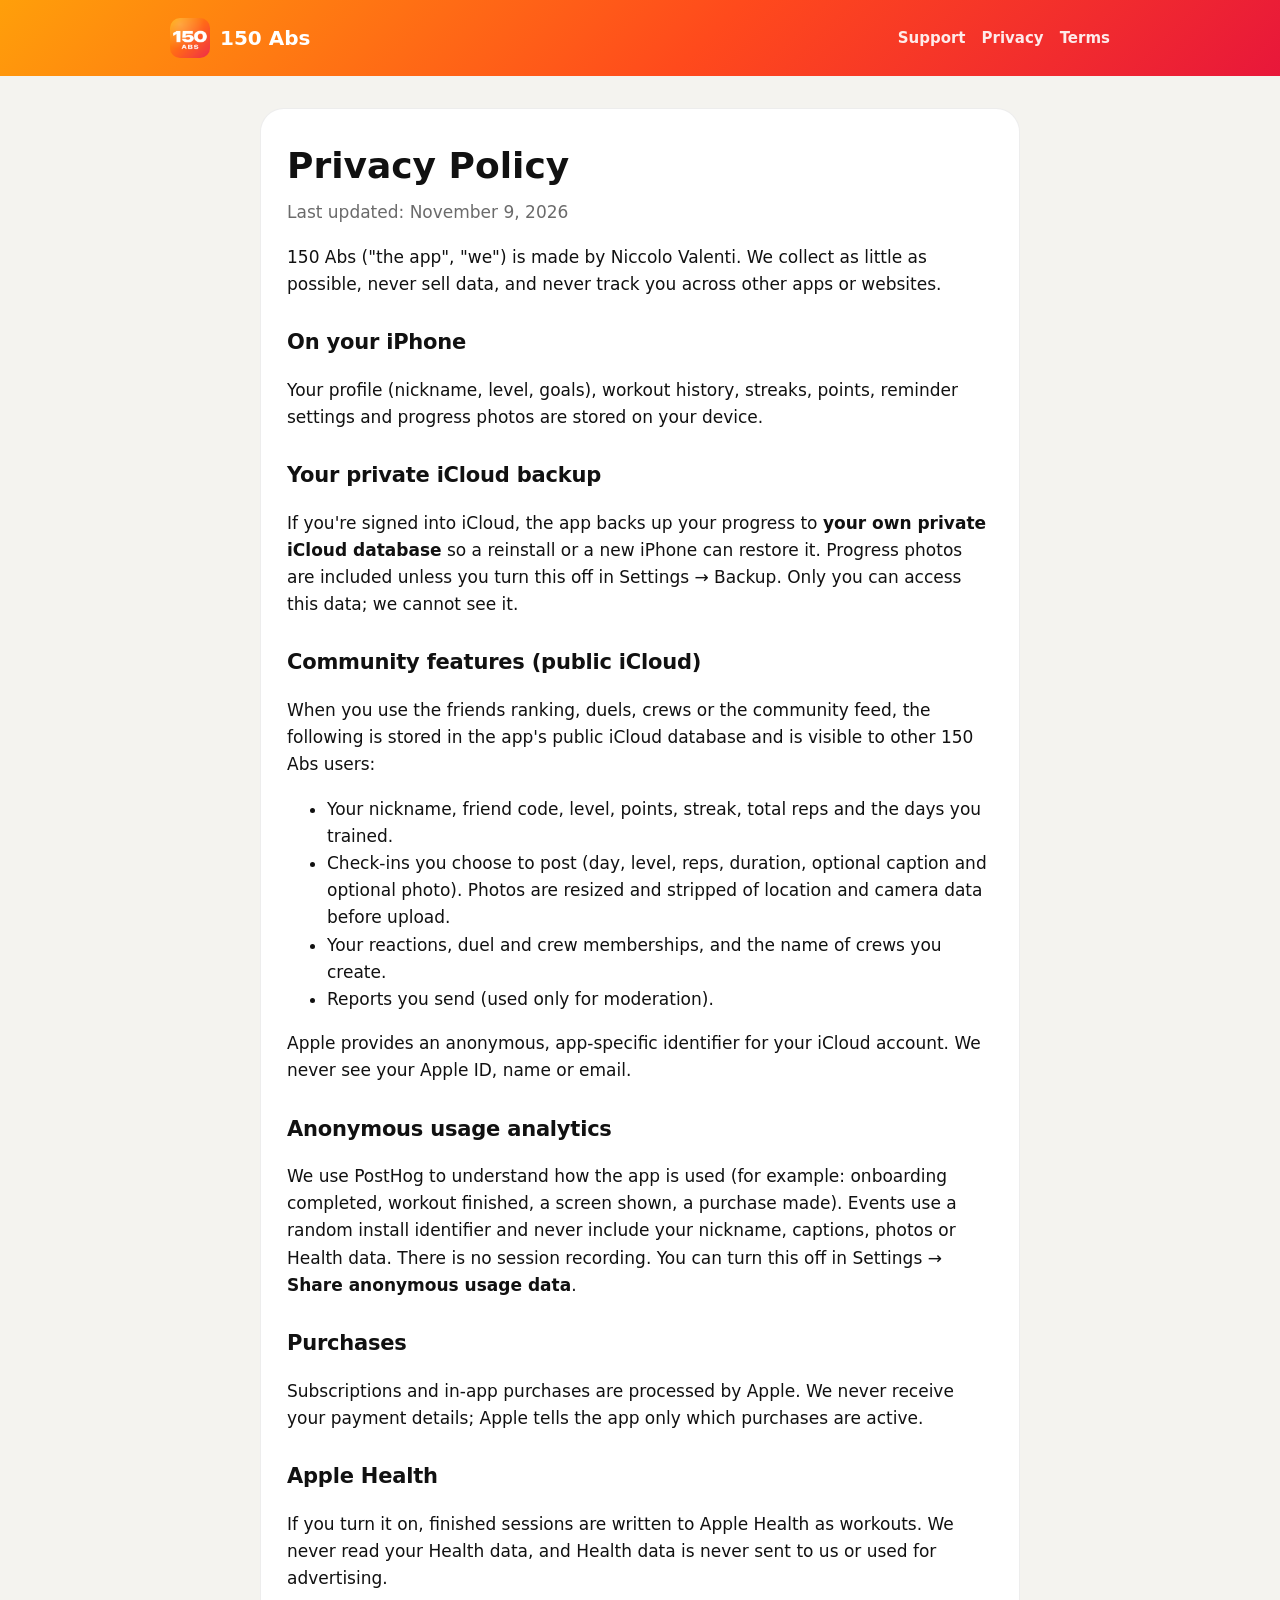
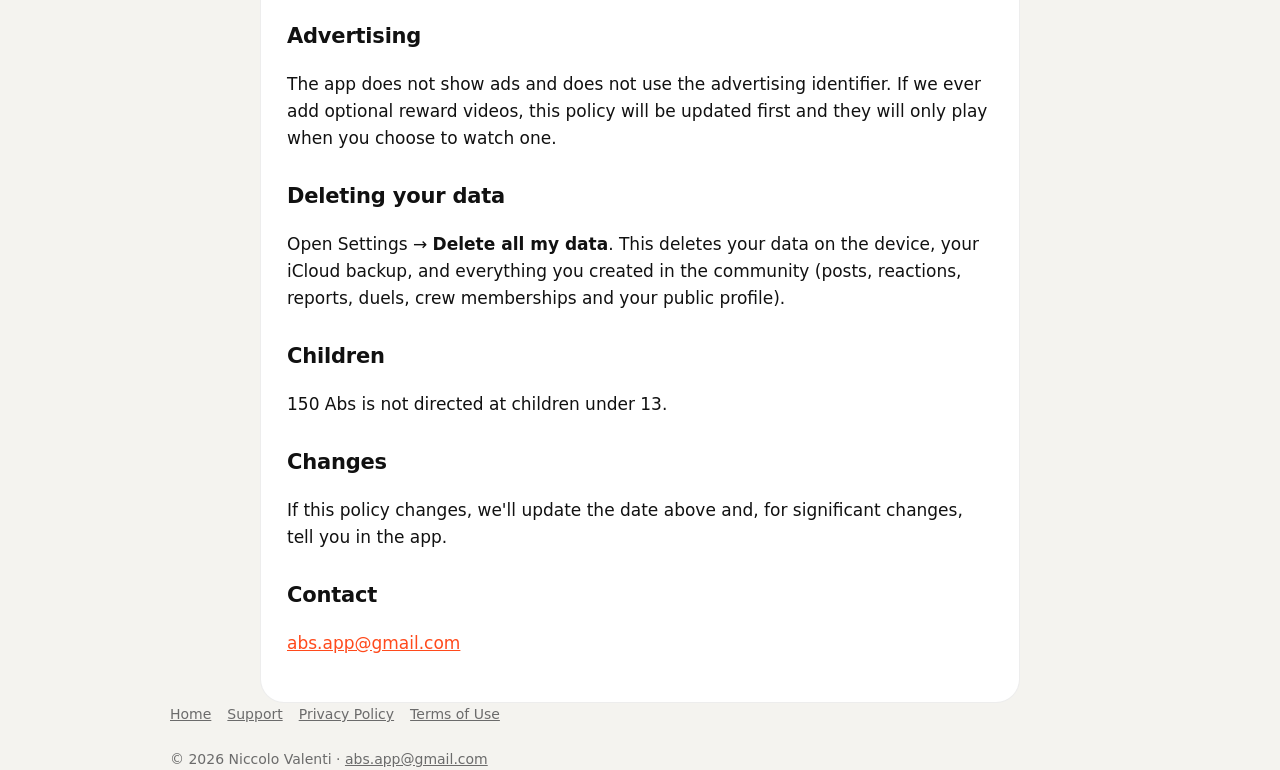
==== privacy.html @ eadb35bd "150 Abs website: landing, privacy, terms, support Co-Authored-By: Claude Opus 5.5 <noreply@anthropic" ====
<!doctype html>
<html lang="en"><head><meta charset="utf-8"><meta name="viewport" content="width=device-width, initial-scale=1">
<title>Privacy Policy · 150 Abs</title><link rel="icon" href="img/icon.png"><link rel="stylesheet" href="style.css"></head>
<body><div class="top"><div class="wrap"><nav><a class="brand" href="./"><img src="img/icon.png" alt="">150 Abs</a><div class="links"><a href="support.html">Support</a><a href="privacy.html">Privacy</a><a href="terms.html">Terms</a></div></nav></div></div>
<main class="wrap"><article class="doc">
<h1>Privacy Policy</h1><p class="date">Last updated: November 9, 2026</p>
<p>150 Abs ("the app", "we") is made by Niccolo Valenti. We collect as little as possible, never sell data, and never track you across other apps or websites.</p>
<h2>On your iPhone</h2>
<p>Your profile (nickname, level, goals), workout history, streaks, points, reminder settings and progress photos are stored on your device.</p>
<h2>Your private iCloud backup</h2>
<p>If you're signed into iCloud, the app backs up your progress to <b>your own private iCloud database</b> so a reinstall or a new iPhone can restore it. Progress photos are included unless you turn this off in Settings → Backup. Only you can access this data; we cannot see it.</p>
<h2>Community features (public iCloud)</h2>
<p>When you use the friends ranking, duels, crews or the community feed, the following is stored in the app's public iCloud database and is visible to other 150 Abs users:</p>
<ul>
<li>Your nickname, friend code, level, points, streak, total reps and the days you trained.</li>
<li>Check-ins you choose to post (day, level, reps, duration, optional caption and optional photo). Photos are resized and stripped of location and camera data before upload.</li>
<li>Your reactions, duel and crew memberships, and the name of crews you create.</li>
<li>Reports you send (used only for moderation).</li>
</ul>
<p>Apple provides an anonymous, app-specific identifier for your iCloud account. We never see your Apple ID, name or email.</p>
<h2>Anonymous usage analytics</h2>
<p>We use PostHog to understand how the app is used (for example: onboarding completed, workout finished, a screen shown, a purchase made). Events use a random install identifier and never include your nickname, captions, photos or Health data. There is no session recording. You can turn this off in Settings → <b>Share anonymous usage data</b>.</p>
<h2>Purchases</h2>
<p>Subscriptions and in-app purchases are processed by Apple. We never receive your payment details; Apple tells the app only which purchases are active.</p>
<h2>Apple Health</h2>
<p>If you turn it on, finished sessions are written to Apple Health as workouts. We never read your Health data, and Health data is never sent to us or used for advertising.</p>
<h2>Advertising</h2>
<p>The app does not show ads and does not use the advertising identifier. If we ever add optional reward videos, this policy will be updated first and they will only play when you choose to watch one.</p>
<h2>Deleting your data</h2>
<p>Open Settings → <b>Delete all my data</b>. This deletes your data on the device, your iCloud backup, and everything you created in the community (posts, reactions, reports, duels, crew memberships and your public profile).</p>
<h2>Children</h2>
<p>150 Abs is not directed at children under 13.</p>
<h2>Changes</h2>
<p>If this policy changes, we'll update the date above and, for significant changes, tell you in the app.</p>
<h2>Contact</h2>
<p><a href="mailto:abs.app@gmail.com">abs.app@gmail.com</a></p>
</article></main><footer class="wrap"><a href="./">Home</a><a href="support.html">Support</a><a href="privacy.html">Privacy Policy</a><a href="terms.html">Terms of Use</a><br><br>© 2026 Niccolo Valenti · <a href="mailto:abs.app@gmail.com">abs.app@gmail.com</a></footer></body></html>
---- style.css ----
:root{--ember:#FF4A1C;--amber:#FF9F0A;--bg:#F4F3EF;--surface:#fff;--text:#111;--muted:#6b6b6b;--stroke:rgba(0,0,0,.07)}
@media (prefers-color-scheme:dark){:root{--bg:#0B0B0D;--surface:#17171B;--text:#f4f4f4;--muted:#9a9aa0;--stroke:rgba(255,255,255,.08)}}
*{box-sizing:border-box}html{-webkit-text-size-adjust:100%}
body{margin:0;background:var(--bg);color:var(--text);font:17px/1.6 -apple-system,BlinkMacSystemFont,"SF Pro Text",system-ui,sans-serif}
a{color:var(--ember)}
.wrap{max-width:980px;margin:0 auto;padding:0 20px}
header.hero{background:linear-gradient(135deg,var(--amber),var(--ember) 55%,#E8173A);color:#fff;padding:28px 0 72px;border-radius:0 0 36px 36px}
nav{display:flex;align-items:center;justify-content:space-between;gap:12px}
nav .brand{display:flex;align-items:center;gap:10px;font-weight:900;font-size:20px;color:#fff;text-decoration:none}
nav .brand img{width:40px;height:40px;border-radius:10px}
nav .links a{color:#fff;opacity:.9;text-decoration:none;margin-left:16px;font-weight:600;font-size:15px}
.hero h1{font-size:clamp(44px,9vw,84px);line-height:.95;margin:56px 0 12px;font-weight:900;letter-spacing:-.02em}
.hero p.lead{font-size:clamp(18px,3vw,22px);max-width:560px;opacity:.95;margin:0 0 28px}
.cta{display:inline-block;background:#fff;color:var(--ember);font-weight:800;padding:14px 26px;border-radius:999px;text-decoration:none}
.cta small{display:block;font-weight:600;font-size:12px;opacity:.7}
.shots{display:flex;gap:16px;overflow-x:auto;padding:0 20px 8px;margin:-44px auto 0;max-width:980px;scroll-snap-type:x mandatory}
.shots img{width:220px;flex:0 0 auto;border-radius:28px;box-shadow:0 14px 40px rgba(0,0,0,.18);scroll-snap-align:center}
section{padding:48px 0 8px}
h2{font-size:30px;font-weight:900;margin:0 0 18px;letter-spacing:-.01em}
.grid{display:grid;grid-template-columns:repeat(auto-fit,minmax(240px,1fr));gap:16px}
.card{background:var(--surface);border:1px solid var(--stroke);border-radius:24px;padding:22px}
.card h3{margin:0 0 6px;font-size:19px}.card p{margin:0;color:var(--muted)}
.card .ico{font-size:28px;margin-bottom:8px}
footer{padding:48px 0 60px;color:var(--muted);font-size:14px}
footer a{color:var(--muted);margin-right:16px}
.doc{background:var(--surface);border:1px solid var(--stroke);border-radius:24px;padding:28px 26px;margin:32px auto 0;max-width:760px}
.doc h1{font-size:36px;font-weight:900;margin:0 0 4px}.doc h2{font-size:21px;margin:28px 0 8px}
.doc .date{color:var(--muted);margin:0 0 18px}
.top{background:linear-gradient(135deg,var(--amber),var(--ember) 55%,#E8173A);padding:18px 0}
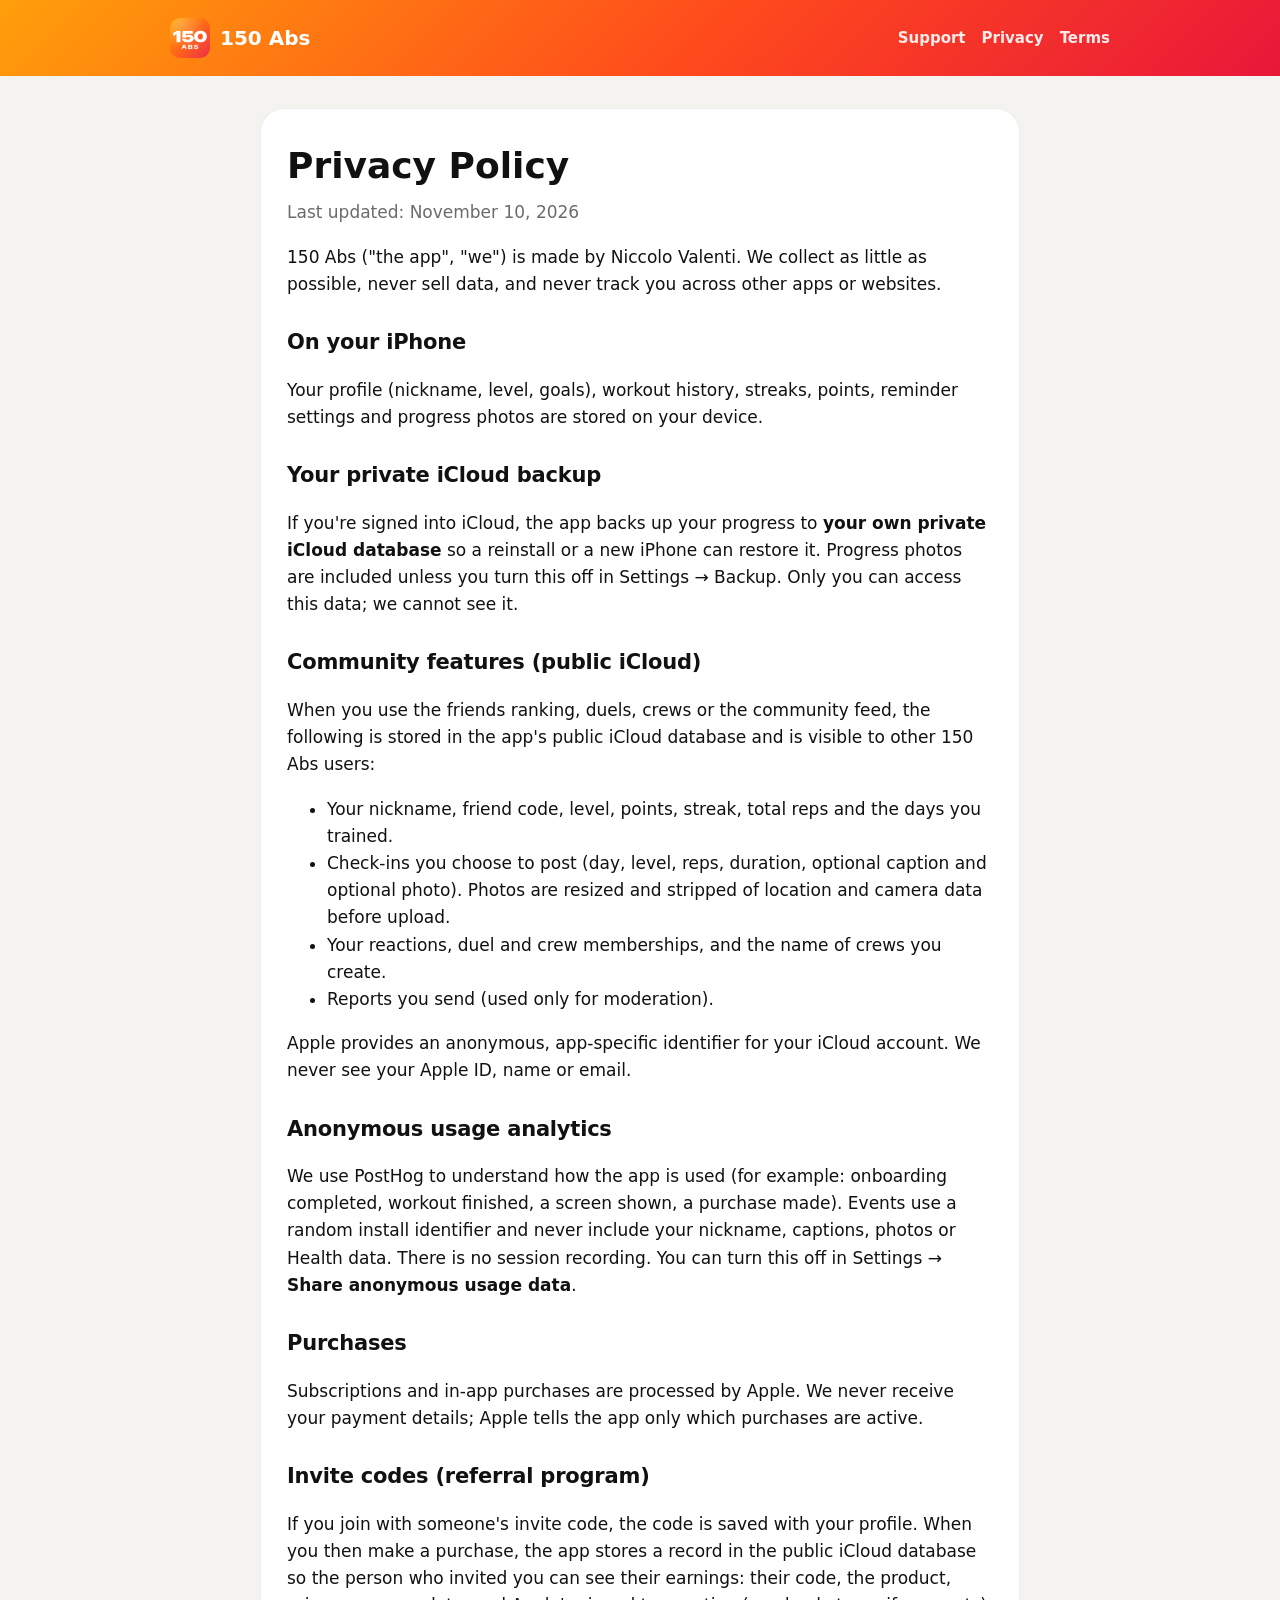
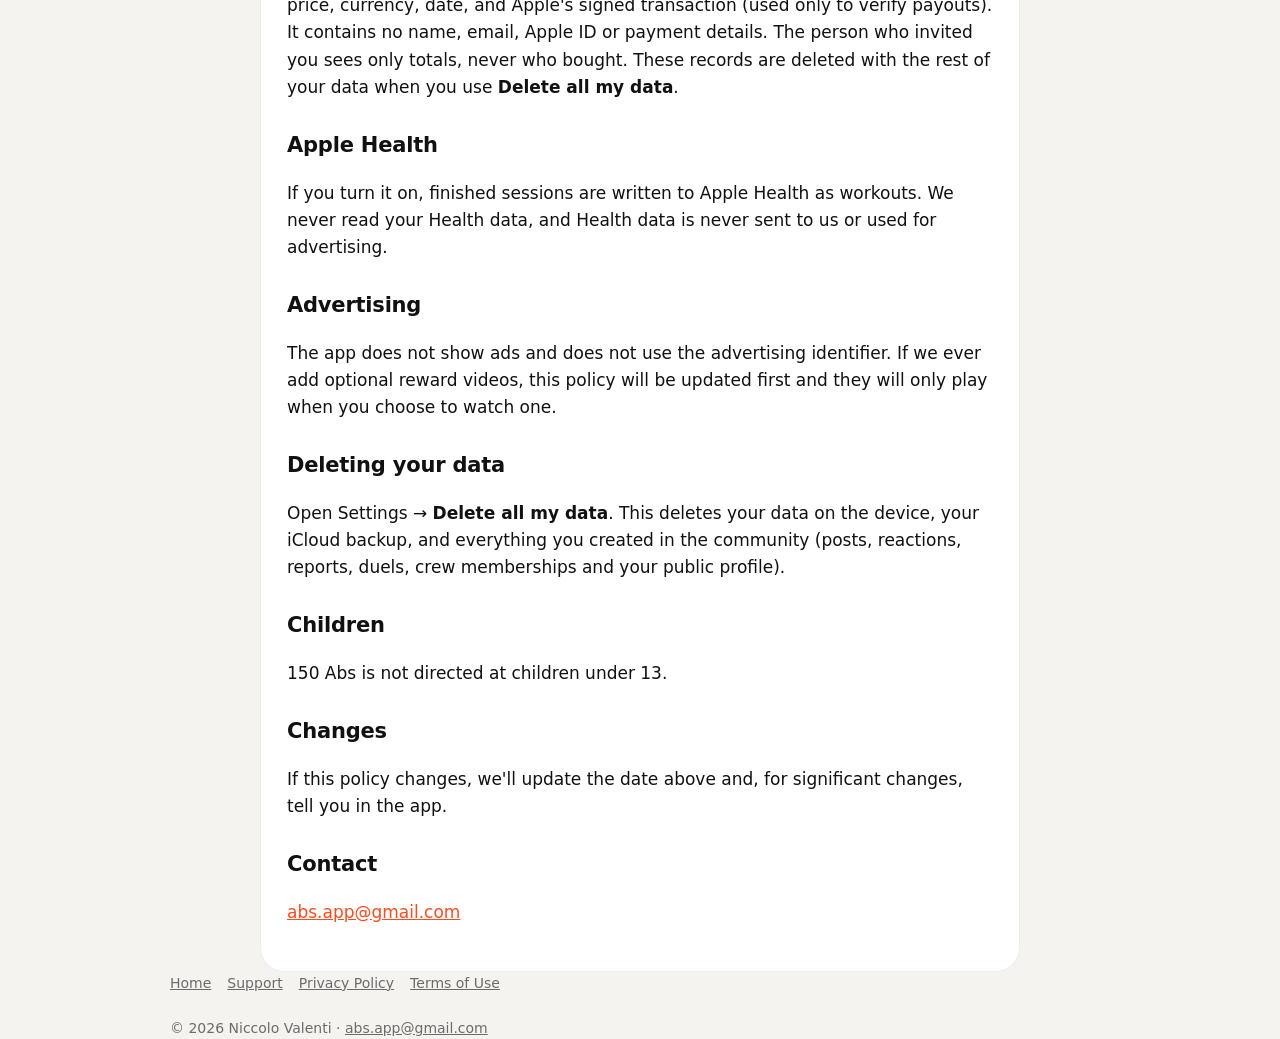
==== commit 21d5afd9: "Add referral program to terms and privacy policy Co-Authored-By: Claude Opus 5.5 <noreply@anthropic." ====
--- a/privacy.html
+++ b/privacy.html
@@ -3,7 +3,7 @@
 <title>Privacy Policy · 150 Abs</title><link rel="icon" href="img/icon.png"><link rel="stylesheet" href="style.css"></head>
 <body><div class="top"><div class="wrap"><nav><a class="brand" href="./"><img src="img/icon.png" alt="">150 Abs</a><div class="links"><a href="support.html">Support</a><a href="privacy.html">Privacy</a><a href="terms.html">Terms</a></div></nav></div></div>
 <main class="wrap"><article class="doc">
-<h1>Privacy Policy</h1><p class="date">Last updated: November 9, 2026</p>
+<h1>Privacy Policy</h1><p class="date">Last updated: November 10, 2026</p>
 <p>150 Abs ("the app", "we") is made by Niccolo Valenti. We collect as little as possible, never sell data, and never track you across other apps or websites.</p>
 <h2>On your iPhone</h2>
 <p>Your profile (nickname, level, goals), workout history, streaks, points, reminder settings and progress photos are stored on your device.</p>
@@ -22,6 +22,8 @@
 <p>We use PostHog to understand how the app is used (for example: onboarding completed, workout finished, a screen shown, a purchase made). Events use a random install identifier and never include your nickname, captions, photos or Health data. There is no session recording. You can turn this off in Settings → <b>Share anonymous usage data</b>.</p>
 <h2>Purchases</h2>
 <p>Subscriptions and in-app purchases are processed by Apple. We never receive your payment details; Apple tells the app only which purchases are active.</p>
+<h2>Invite codes (referral program)</h2>
+<p>If you join with someone's invite code, the code is saved with your profile. When you then make a purchase, the app stores a record in the public iCloud database so the person who invited you can see their earnings: their code, the product, price, currency, date, and Apple's signed transaction (used only to verify payouts). It contains no name, email, Apple ID or payment details. The person who invited you sees only totals, never who bought. These records are deleted with the rest of your data when you use <b>Delete all my data</b>.</p>
 <h2>Apple Health</h2>
 <p>If you turn it on, finished sessions are written to Apple Health as workouts. We never read your Health data, and Health data is never sent to us or used for advertising.</p>
 <h2>Advertising</h2>
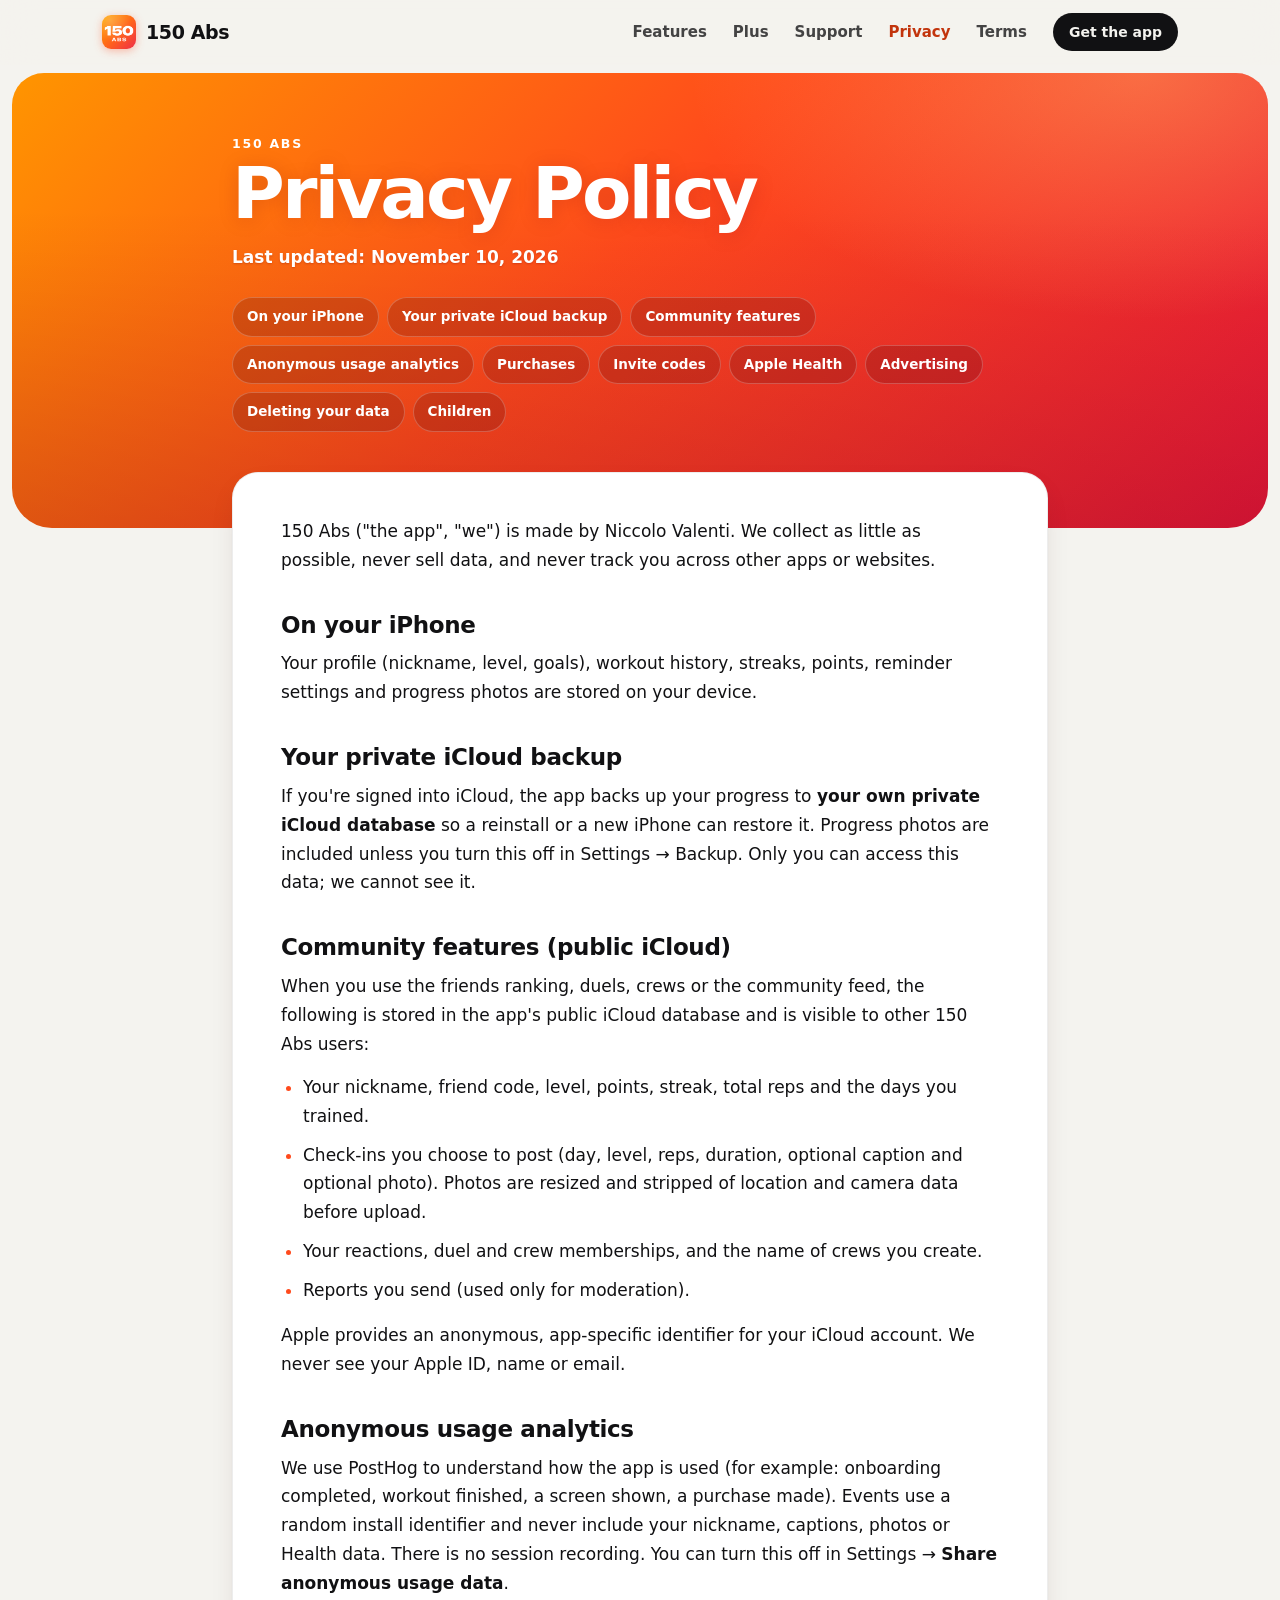
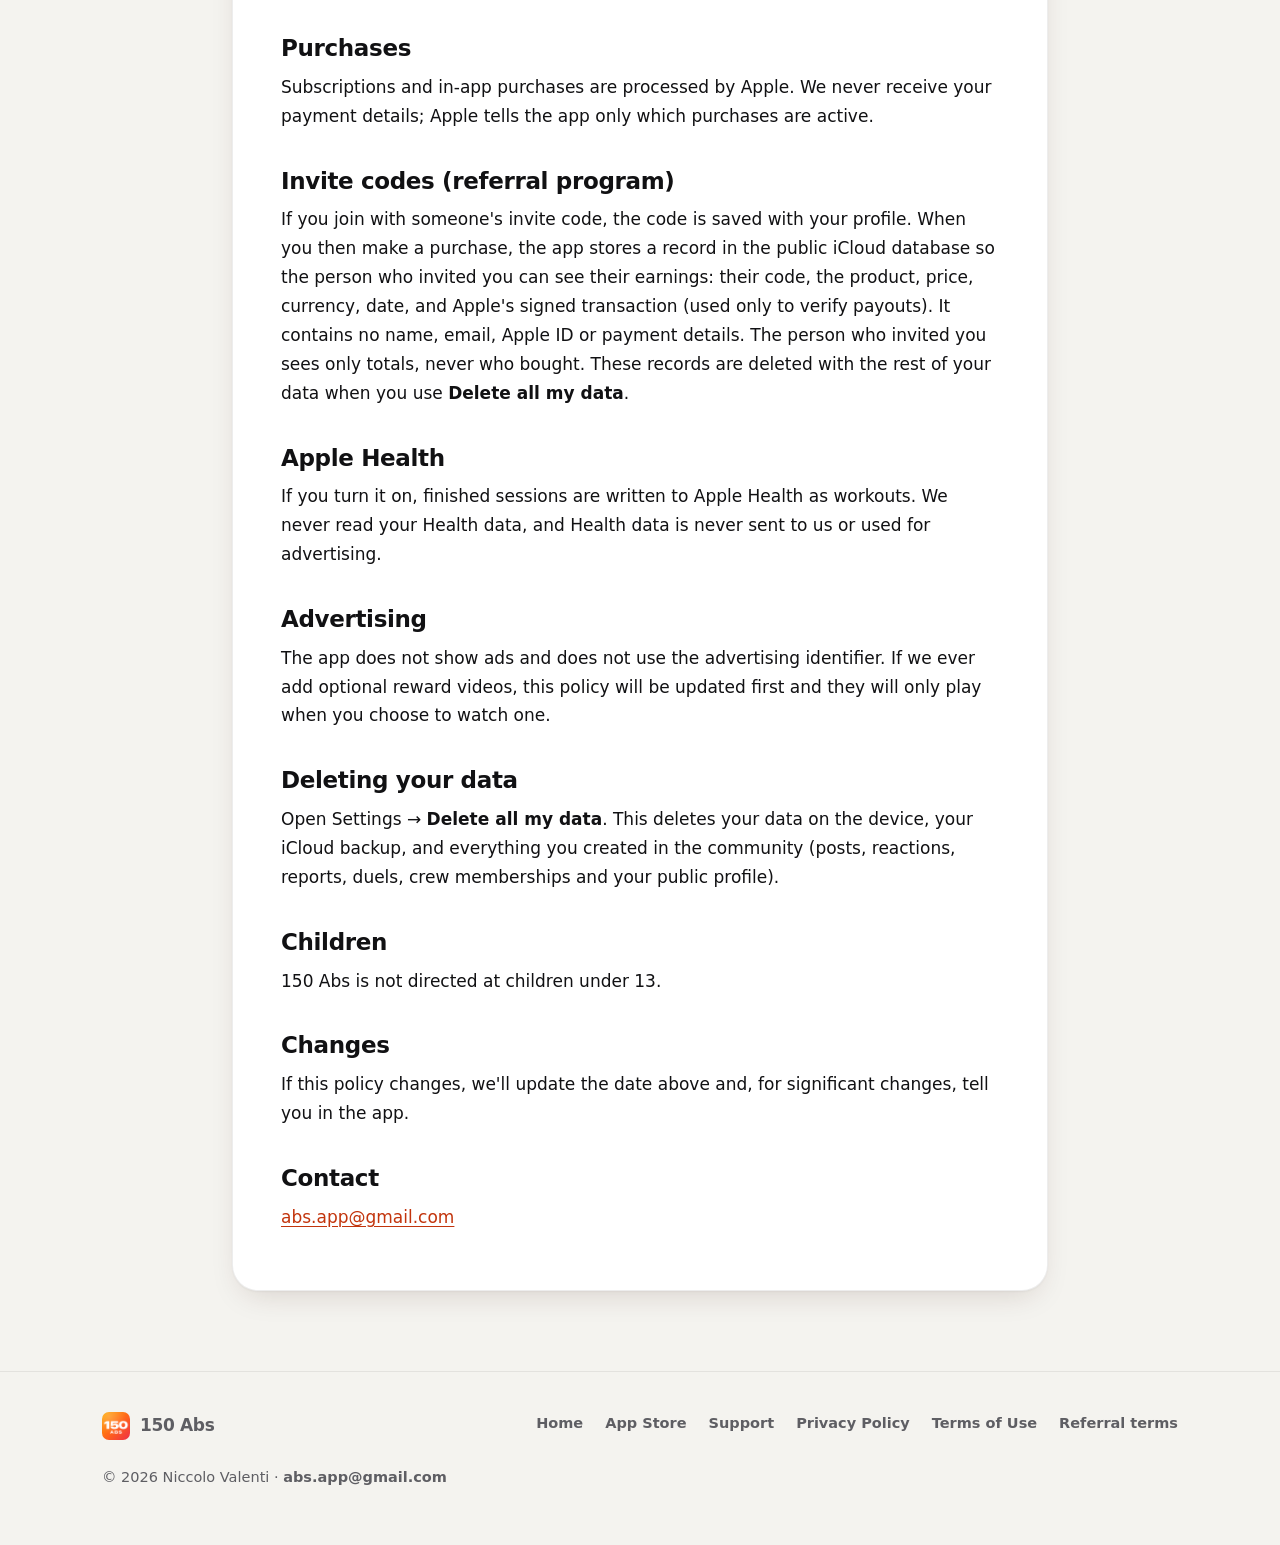
==== commit 31f83eb8: "New 150 Abs website: landing redesign, invite pages, Cloudflare Pages config Co-Authored-By: Claude " ====
--- a/privacy.html
+++ b/privacy.html
@@ -1,39 +1,91 @@
 <!doctype html>
-<html lang="en"><head><meta charset="utf-8"><meta name="viewport" content="width=device-width, initial-scale=1">
-<title>Privacy Policy · 150 Abs</title><link rel="icon" href="img/icon.png"><link rel="stylesheet" href="style.css"></head>
-<body><div class="top"><div class="wrap"><nav><a class="brand" href="./"><img src="img/icon.png" alt="">150 Abs</a><div class="links"><a href="support.html">Support</a><a href="privacy.html">Privacy</a><a href="terms.html">Terms</a></div></nav></div></div>
-<main class="wrap"><article class="doc">
-<h1>Privacy Policy</h1><p class="date">Last updated: November 10, 2026</p>
-<p>150 Abs ("the app", "we") is made by Niccolo Valenti. We collect as little as possible, never sell data, and never track you across other apps or websites.</p>
-<h2>On your iPhone</h2>
-<p>Your profile (nickname, level, goals), workout history, streaks, points, reminder settings and progress photos are stored on your device.</p>
-<h2>Your private iCloud backup</h2>
-<p>If you're signed into iCloud, the app backs up your progress to <b>your own private iCloud database</b> so a reinstall or a new iPhone can restore it. Progress photos are included unless you turn this off in Settings → Backup. Only you can access this data; we cannot see it.</p>
-<h2>Community features (public iCloud)</h2>
-<p>When you use the friends ranking, duels, crews or the community feed, the following is stored in the app's public iCloud database and is visible to other 150 Abs users:</p>
-<ul>
-<li>Your nickname, friend code, level, points, streak, total reps and the days you trained.</li>
-<li>Check-ins you choose to post (day, level, reps, duration, optional caption and optional photo). Photos are resized and stripped of location and camera data before upload.</li>
-<li>Your reactions, duel and crew memberships, and the name of crews you create.</li>
-<li>Reports you send (used only for moderation).</li>
-</ul>
-<p>Apple provides an anonymous, app-specific identifier for your iCloud account. We never see your Apple ID, name or email.</p>
-<h2>Anonymous usage analytics</h2>
-<p>We use PostHog to understand how the app is used (for example: onboarding completed, workout finished, a screen shown, a purchase made). Events use a random install identifier and never include your nickname, captions, photos or Health data. There is no session recording. You can turn this off in Settings → <b>Share anonymous usage data</b>.</p>
-<h2>Purchases</h2>
-<p>Subscriptions and in-app purchases are processed by Apple. We never receive your payment details; Apple tells the app only which purchases are active.</p>
-<h2>Invite codes (referral program)</h2>
-<p>If you join with someone's invite code, the code is saved with your profile. When you then make a purchase, the app stores a record in the public iCloud database so the person who invited you can see their earnings: their code, the product, price, currency, date, and Apple's signed transaction (used only to verify payouts). It contains no name, email, Apple ID or payment details. The person who invited you sees only totals, never who bought. These records are deleted with the rest of your data when you use <b>Delete all my data</b>.</p>
-<h2>Apple Health</h2>
-<p>If you turn it on, finished sessions are written to Apple Health as workouts. We never read your Health data, and Health data is never sent to us or used for advertising.</p>
-<h2>Advertising</h2>
-<p>The app does not show ads and does not use the advertising identifier. If we ever add optional reward videos, this policy will be updated first and they will only play when you choose to watch one.</p>
-<h2>Deleting your data</h2>
-<p>Open Settings → <b>Delete all my data</b>. This deletes your data on the device, your iCloud backup, and everything you created in the community (posts, reactions, reports, duels, crew memberships and your public profile).</p>
-<h2>Children</h2>
-<p>150 Abs is not directed at children under 13.</p>
-<h2>Changes</h2>
-<p>If this policy changes, we'll update the date above and, for significant changes, tell you in the app.</p>
-<h2>Contact</h2>
-<p><a href="mailto:abs.app@gmail.com">abs.app@gmail.com</a></p>
-</article></main><footer class="wrap"><a href="./">Home</a><a href="support.html">Support</a><a href="privacy.html">Privacy Policy</a><a href="terms.html">Terms of Use</a><br><br>© 2026 Niccolo Valenti · <a href="mailto:abs.app@gmail.com">abs.app@gmail.com</a></footer></body></html>
+<html lang="en">
+<head>
+<meta charset="utf-8">
+<meta name="viewport" content="width=device-width, initial-scale=1, viewport-fit=cover">
+<title>Privacy Policy · 150 Abs</title>
+<meta name="description" content="How 150 Abs handles your data: what stays on your iPhone, what is shared in the community, and how to delete it.">
+<meta name="apple-itunes-app" content="app-id=6832132004">
+<meta name="theme-color" content="#FF4A1C">
+<meta name="color-scheme" content="light dark">
+<link rel="icon" href="favicon.ico" sizes="any">
+<link rel="icon" type="image/png" sizes="32x32" href="img/favicon-32.png">
+<link rel="apple-touch-icon" href="img/apple-touch-icon.png">
+<link rel="stylesheet" href="style.css">
+</head>
+<body>
+<a class="skip" href="#main">Skip to content</a>
+<header class="nav">
+  <div class="wrap">
+    <a class="brand" href="./" aria-label="150 Abs home"><img src="img/icon.png" alt="" width="34" height="34">150 Abs</a>
+    <nav class="nav-links" aria-label="Main">
+      <a class="hide-m" href="./#features">Features</a>
+      <a class="hide-m" href="./#plus">Plus</a>
+      <a href="support.html">Support</a>
+      <a class="hide-m" href="privacy.html" aria-current="page">Privacy</a>
+      <a class="hide-m" href="terms.html">Terms</a>
+      <a class="btn-sm" href="https://apps.apple.com/app/id6832132004">Get the app</a>
+    </nav>
+  </div>
+</header>
+<main id="main">
+  <div class="doc-hero">
+    <div class="wrap">
+      <span class="eyebrow">150 Abs</span>
+      <h1>Privacy Policy</h1>
+      <p class="date">Last updated: November 10, 2026</p>
+      <nav class="doc-nav" aria-label="On this page"><a href="#on-your-iphone">On your iPhone</a><a href="#your-private-icloud-backup">Your private iCloud backup</a><a href="#community-features-public-icloud">Community features</a><a href="#anonymous-usage-analytics">Anonymous usage analytics</a><a href="#purchases">Purchases</a><a href="#referral">Invite codes</a><a href="#apple-health">Apple Health</a><a href="#advertising">Advertising</a><a href="#deleting-your-data">Deleting your data</a><a href="#children">Children</a></nav>
+    </div>
+  </div>
+  <article class="doc card">
+    <p>150 Abs ("the app", "we") is made by Niccolo Valenti. We collect as little as possible, never sell data, and never track you across other apps or websites.</p>
+    <h2 id="on-your-iphone">On your iPhone</h2>
+    <p>Your profile (nickname, level, goals), workout history, streaks, points, reminder settings and progress photos are stored on your device.</p>
+    <h2 id="your-private-icloud-backup">Your private iCloud backup</h2>
+    <p>If you're signed into iCloud, the app backs up your progress to <b>your own private iCloud database</b> so a reinstall or a new iPhone can restore it. Progress photos are included unless you turn this off in Settings → Backup. Only you can access this data; we cannot see it.</p>
+    <h2 id="community-features-public-icloud">Community features (public iCloud)</h2>
+    <p>When you use the friends ranking, duels, crews or the community feed, the following is stored in the app's public iCloud database and is visible to other 150 Abs users:</p>
+    <ul>
+    <li>Your nickname, friend code, level, points, streak, total reps and the days you trained.</li>
+    <li>Check-ins you choose to post (day, level, reps, duration, optional caption and optional photo). Photos are resized and stripped of location and camera data before upload.</li>
+    <li>Your reactions, duel and crew memberships, and the name of crews you create.</li>
+    <li>Reports you send (used only for moderation).</li>
+    </ul>
+    <p>Apple provides an anonymous, app-specific identifier for your iCloud account. We never see your Apple ID, name or email.</p>
+    <h2 id="anonymous-usage-analytics">Anonymous usage analytics</h2>
+    <p>We use PostHog to understand how the app is used (for example: onboarding completed, workout finished, a screen shown, a purchase made). Events use a random install identifier and never include your nickname, captions, photos or Health data. There is no session recording. You can turn this off in Settings → <b>Share anonymous usage data</b>.</p>
+    <h2 id="purchases">Purchases</h2>
+    <p>Subscriptions and in-app purchases are processed by Apple. We never receive your payment details; Apple tells the app only which purchases are active.</p>
+    <h2 id="referral">Invite codes (referral program)</h2>
+    <p>If you join with someone's invite code, the code is saved with your profile. When you then make a purchase, the app stores a record in the public iCloud database so the person who invited you can see their earnings: their code, the product, price, currency, date, and Apple's signed transaction (used only to verify payouts). It contains no name, email, Apple ID or payment details. The person who invited you sees only totals, never who bought. These records are deleted with the rest of your data when you use <b>Delete all my data</b>.</p>
+    <h2 id="apple-health">Apple Health</h2>
+    <p>If you turn it on, finished sessions are written to Apple Health as workouts. We never read your Health data, and Health data is never sent to us or used for advertising.</p>
+    <h2 id="advertising">Advertising</h2>
+    <p>The app does not show ads and does not use the advertising identifier. If we ever add optional reward videos, this policy will be updated first and they will only play when you choose to watch one.</p>
+    <h2 id="deleting-your-data">Deleting your data</h2>
+    <p>Open Settings → <b>Delete all my data</b>. This deletes your data on the device, your iCloud backup, and everything you created in the community (posts, reactions, reports, duels, crew memberships and your public profile).</p>
+    <h2 id="children">Children</h2>
+    <p>150 Abs is not directed at children under 13.</p>
+    <h2 id="changes">Changes</h2>
+    <p>If this policy changes, we'll update the date above and, for significant changes, tell you in the app.</p>
+    <h2 id="contact">Contact</h2>
+    <p><a href="mailto:abs.app@gmail.com">abs.app@gmail.com</a></p>
+  </article>
+</main>
+<footer class="footer">
+  <div class="wrap">
+    <a class="brand" href="./"><img src="img/icon.png" alt="" width="28" height="28" loading="lazy">150 Abs</a>
+    <nav aria-label="Footer">
+      <a href="./">Home</a>
+      <a href="https://apps.apple.com/app/id6832132004">App Store</a>
+      <a href="support.html">Support</a>
+      <a href="privacy.html">Privacy Policy</a>
+      <a href="terms.html">Terms of Use</a>
+      <a href="terms.html#referral">Referral terms</a>
+    </nav>
+    <p class="copy">© 2026 Niccolo Valenti · <a href="mailto:abs.app@gmail.com">abs.app@gmail.com</a></p>
+  </div>
+</footer>
+<script src="site.js" defer></script>
+</body>
+</html>
--- a/style.css
+++ b/style.css
@@ -1,29 +1,383 @@
-:root{--ember:#FF4A1C;--amber:#FF9F0A;--bg:#F4F3EF;--surface:#fff;--text:#111;--muted:#6b6b6b;--stroke:rgba(0,0,0,.07)}
-@media (prefers-color-scheme:dark){:root{--bg:#0B0B0D;--surface:#17171B;--text:#f4f4f4;--muted:#9a9aa0;--stroke:rgba(255,255,255,.08)}}
-*{box-sizing:border-box}html{-webkit-text-size-adjust:100%}
-body{margin:0;background:var(--bg);color:var(--text);font:17px/1.6 -apple-system,BlinkMacSystemFont,"SF Pro Text",system-ui,sans-serif}
-a{color:var(--ember)}
-.wrap{max-width:980px;margin:0 auto;padding:0 20px}
-header.hero{background:linear-gradient(135deg,var(--amber),var(--ember) 55%,#E8173A);color:#fff;padding:28px 0 72px;border-radius:0 0 36px 36px}
-nav{display:flex;align-items:center;justify-content:space-between;gap:12px}
-nav .brand{display:flex;align-items:center;gap:10px;font-weight:900;font-size:20px;color:#fff;text-decoration:none}
-nav .brand img{width:40px;height:40px;border-radius:10px}
-nav .links a{color:#fff;opacity:.9;text-decoration:none;margin-left:16px;font-weight:600;font-size:15px}
-.hero h1{font-size:clamp(44px,9vw,84px);line-height:.95;margin:56px 0 12px;font-weight:900;letter-spacing:-.02em}
-.hero p.lead{font-size:clamp(18px,3vw,22px);max-width:560px;opacity:.95;margin:0 0 28px}
-.cta{display:inline-block;background:#fff;color:var(--ember);font-weight:800;padding:14px 26px;border-radius:999px;text-decoration:none}
-.cta small{display:block;font-weight:600;font-size:12px;opacity:.7}
-.shots{display:flex;gap:16px;overflow-x:auto;padding:0 20px 8px;margin:-44px auto 0;max-width:980px;scroll-snap-type:x mandatory}
-.shots img{width:220px;flex:0 0 auto;border-radius:28px;box-shadow:0 14px 40px rgba(0,0,0,.18);scroll-snap-align:center}
-section{padding:48px 0 8px}
-h2{font-size:30px;font-weight:900;margin:0 0 18px;letter-spacing:-.01em}
-.grid{display:grid;grid-template-columns:repeat(auto-fit,minmax(240px,1fr));gap:16px}
-.card{background:var(--surface);border:1px solid var(--stroke);border-radius:24px;padding:22px}
-.card h3{margin:0 0 6px;font-size:19px}.card p{margin:0;color:var(--muted)}
-.card .ico{font-size:28px;margin-bottom:8px}
-footer{padding:48px 0 60px;color:var(--muted);font-size:14px}
-footer a{color:var(--muted);margin-right:16px}
-.doc{background:var(--surface);border:1px solid var(--stroke);border-radius:24px;padding:28px 26px;margin:32px auto 0;max-width:760px}
-.doc h1{font-size:36px;font-weight:900;margin:0 0 4px}.doc h2{font-size:21px;margin:28px 0 8px}
-.doc .date{color:var(--muted);margin:0 0 18px}
-.top{background:linear-gradient(135deg,var(--amber),var(--ember) 55%,#E8173A);padding:18px 0}
+/* 150 Abs: shared styles. System fonts only, no external assets. */
+:root{
+  color-scheme:light dark;
+  --ember:#FF4A1C;--amber:#FF9F0A;--crimson:#E8173A;--orange:#FF9500;
+  --ember-text:#C2340C;
+  --success:#15B864;
+  --bg:#F4F3EF;--surface:#FFFFFF;--raised:#EBEAE4;
+  --text:#111113;--muted:#5E5E63;--stroke:rgba(0,0,0,.07);
+  --shadow:0 1px 2px rgba(20,10,0,.04),0 12px 32px -12px rgba(60,20,0,.18);
+  --glow:rgba(255,74,28,.16);
+  --hero:linear-gradient(135deg,#FF9500 0%,#FF4A1C 46%,#E8173A 100%);
+  --radius:26px;--radius-lg:32px;
+  --sans:-apple-system,BlinkMacSystemFont,"SF Pro Text","SF Pro Display",system-ui,"Segoe UI",Roboto,"Helvetica Neue",Arial,sans-serif;
+  --rounded:ui-rounded,"SF Pro Rounded",-apple-system,BlinkMacSystemFont,system-ui,sans-serif;
+  --mono:ui-monospace,"SF Mono",SFMono-Regular,Menlo,Consolas,monospace;
+  --wrap:1120px;
+}
+@media (prefers-color-scheme:dark){
+  :root{
+    --ember-text:#FF6A3D;
+    --bg:#0B0B0D;--surface:#17171B;--raised:#24242A;
+    --text:#F4F4F5;--muted:#A1A1A8;--stroke:rgba(255,255,255,.08);
+    --shadow:0 1px 2px rgba(0,0,0,.3),0 16px 40px -16px rgba(0,0,0,.7);
+    --glow:rgba(255,74,28,.22);
+  }
+}
+
+*,*::before,*::after{box-sizing:border-box}
+html{-webkit-text-size-adjust:100%;text-size-adjust:100%;scroll-behavior:smooth;scroll-padding-top:84px}
+body{margin:0;background:var(--bg);color:var(--text);font:17px/1.6 var(--sans);-webkit-font-smoothing:antialiased;text-rendering:optimizeLegibility;overflow-x:hidden}
+img{max-width:100%;height:auto;display:block}
+a{color:var(--ember-text);text-underline-offset:3px}
+a:hover{text-decoration-thickness:2px}
+h1,h2,h3{line-height:1.05;letter-spacing:-.025em;margin:0;font-weight:900;text-wrap:balance}
+p{margin:0}
+:focus-visible{outline:3px solid var(--ember);outline-offset:3px;border-radius:8px}
+.wrap{max-width:var(--wrap);margin:0 auto;padding:0 22px}
+.sr-only{position:absolute!important;width:1px;height:1px;padding:0;margin:-1px;overflow:hidden;clip:rect(0,0,0,0);white-space:nowrap;border:0}
+.skip{position:absolute;left:12px;top:-60px;z-index:100;background:var(--text);color:var(--bg);padding:10px 16px;border-radius:12px;font-weight:700;text-decoration:none}
+.skip:focus{top:12px}
+.ico{width:24px;height:24px;fill:none;stroke:currentColor;stroke-width:2;stroke-linecap:round;stroke-linejoin:round;flex:none}
+
+/* ---------- Nav ---------- */
+.nav{position:sticky;top:0;z-index:50;backdrop-filter:saturate(180%) blur(18px);-webkit-backdrop-filter:saturate(180%) blur(18px);background:color-mix(in srgb,var(--bg) 78%,transparent);border-bottom:1px solid transparent;transition:border-color .2s}
+.nav.scrolled{border-bottom-color:var(--stroke)}
+.nav .wrap{display:flex;align-items:center;justify-content:space-between;gap:16px;height:64px}
+.brand{display:flex;align-items:center;gap:10px;font-weight:900;font-size:19px;color:var(--text);text-decoration:none;letter-spacing:-.02em}
+.brand img{width:34px;height:34px;border-radius:9px;box-shadow:0 2px 8px rgba(255,74,28,.35)}
+.nav-links{display:flex;align-items:center;gap:26px}
+.nav-links a{color:var(--text);text-decoration:none;font-weight:600;font-size:15px;opacity:.78}
+.nav-links a:hover,.nav-links a[aria-current="page"]{opacity:1}
+.nav-links a[aria-current="page"]{color:var(--ember-text)}
+.btn-sm{display:inline-flex;align-items:center;gap:6px;background:var(--text);color:var(--bg)!important;opacity:1!important;padding:8px 16px;border-radius:999px;font-weight:700!important;font-size:14px!important;text-decoration:none;white-space:nowrap}
+@media (max-width:860px){.nav-links .hide-m{display:none}.nav-links{gap:18px}}
+
+/* ---------- Buttons ---------- */
+.btn{display:inline-flex;align-items:center;justify-content:center;gap:10px;min-height:56px;padding:0 26px;border-radius:999px;font:800 18px/1.1 var(--sans);text-decoration:none;border:0;cursor:pointer;transition:transform .15s ease,box-shadow .2s ease,background .2s}
+.btn:active{transform:scale(.98)}
+.btn-white{background:#fff;color:#D9300C;box-shadow:0 10px 30px -10px rgba(90,10,0,.5)}
+.btn-white:hover{box-shadow:0 14px 36px -10px rgba(90,10,0,.6);transform:translateY(-1px)}
+.btn-hero{background:var(--hero);color:#fff;box-shadow:0 12px 30px -12px rgba(232,23,58,.7);text-shadow:0 1px 1px rgba(120,0,0,.25)}
+.btn-hero:hover{transform:translateY(-1px);box-shadow:0 16px 36px -12px rgba(232,23,58,.8)}
+.btn-ghost{background:var(--surface);color:var(--text);border:1px solid var(--stroke);box-shadow:var(--shadow)}
+.btn-ghost:hover{transform:translateY(-1px)}
+.btn .sub{display:block;font-size:12px;font-weight:600;opacity:.75;margin-top:2px;letter-spacing:.01em}
+.btn .stack{display:flex;flex-direction:column;align-items:flex-start;text-align:left}
+.btn .ico{width:26px;height:26px}
+
+/* ---------- Hero ---------- */
+.hero{position:relative;padding:0;margin:8px 12px 0;border-radius:var(--radius-lg) var(--radius-lg) 44px 44px;background:var(--hero);color:#fff;overflow:hidden;isolation:isolate}
+.hero::before{content:"";position:absolute;inset:0;z-index:-1;background:
+  radial-gradient(60% 70% at 85% 20%,rgba(255,210,120,.35),transparent 60%),
+  radial-gradient(70% 60% at 10% 100%,rgba(120,0,30,.35),transparent 70%),
+  linear-gradient(180deg,rgba(0,0,0,0) 40%,rgba(90,0,20,.18))}
+.hero::after{content:"150";position:absolute;z-index:-1;right:-2%;bottom:-12%;font:900 clamp(220px,34vw,460px)/1 var(--sans);letter-spacing:-.06em;color:rgba(255,255,255,.07);pointer-events:none}
+.hero .wrap{display:grid;grid-template-columns:1.05fr .95fr;gap:24px;align-items:center;padding-top:72px;padding-bottom:84px}
+.eyebrow{display:inline-flex;align-items:center;gap:8px;font-size:12.5px;font-weight:800;letter-spacing:.14em;text-transform:uppercase}
+.hero .eyebrow{background:rgba(70,0,10,.22);padding:8px 14px;border-radius:999px;backdrop-filter:blur(6px)}
+.hero h1{font-size:clamp(56px,9vw,112px);line-height:.9;letter-spacing:-.045em;margin:22px 0 22px;font-stretch:115%;text-shadow:0 2px 24px rgba(120,0,20,.18)}
+.hero .lead{font-size:clamp(19px,2.1vw,22px);line-height:1.45;font-weight:600;max-width:520px;text-shadow:0 1px 2px rgba(110,0,10,.25)}
+.hero .ctas{display:flex;flex-wrap:wrap;align-items:center;gap:14px;margin-top:32px}
+.hero .link-light{color:#fff;font-weight:700;text-decoration:none;padding:12px 6px;display:inline-flex;align-items:center;gap:6px}
+.hero .link-light:hover{text-decoration:underline}
+.hero .fine{margin-top:22px;font-size:14.5px;font-weight:700;display:flex;flex-wrap:wrap;gap:8px 18px}
+.hero .fine span{display:inline-flex;align-items:center;gap:6px}
+.hero .fine .ico{width:16px;height:16px;stroke-width:3}
+
+/* Phones */
+.phone{position:relative;border-radius:46px;padding:9px;background:linear-gradient(145deg,#2b2b30,#0d0d10);box-shadow:0 0 0 1.5px rgba(255,255,255,.08) inset,0 30px 60px -20px rgba(40,0,0,.55),0 10px 24px -10px rgba(0,0,0,.4)}
+.phone img{border-radius:38px;width:100%;aspect-ratio:414/900;object-fit:cover;object-position:top;background:#111}
+.phones{position:relative;height:600px}
+.phones .phone{position:absolute;width:262px;top:50%;left:50%}
+.phones .p1{transform:translate(-50%,-50%);z-index:3}
+.phones .p2{transform:translate(-112%,-46%) rotate(-8deg) scale(.86);z-index:2;opacity:.96}
+.phones .p3{transform:translate(12%,-46%) rotate(8deg) scale(.86);z-index:1;opacity:.96}
+.chip{position:absolute;z-index:4;display:flex;align-items:center;gap:10px;background:rgba(255,255,255,.94);color:#111;padding:10px 16px 10px 10px;border-radius:999px;font-weight:800;font-size:14.5px;box-shadow:0 14px 30px -10px rgba(60,0,0,.45);white-space:nowrap}
+.chip small{display:block;font-weight:600;font-size:12px;color:#5E5E63;line-height:1.1}
+.chip b{display:block;line-height:1.15}
+.chip .dot{width:34px;height:34px;border-radius:50%;display:grid;place-items:center;background:var(--hero);color:#fff}
+.chip .dot .ico{width:18px;height:18px}
+.chip.c1{top:40%;left:-15%}
+.chip.c2{bottom:16%;right:-3%}
+.chip.c3{bottom:8%;left:2%}
+
+/* ---------- Stats band ---------- */
+.stats{display:grid;grid-template-columns:repeat(4,1fr);gap:12px;margin:-44px auto 0;position:relative;z-index:5;max-width:960px;padding:0 22px}
+.stat{background:var(--surface);border:1px solid var(--stroke);border-radius:22px;padding:18px 20px;box-shadow:var(--shadow);text-align:center}
+.stat b{display:block;font:900 clamp(28px,4vw,40px)/1 var(--rounded);letter-spacing:-.03em;background:var(--hero);-webkit-background-clip:text;background-clip:text;color:transparent}
+.stat span{display:block;margin-top:6px;font-size:14px;font-weight:600;color:var(--muted)}
+
+/* ---------- Sections ---------- */
+section{padding:112px 0 0}
+.section-head{max-width:720px;margin-bottom:44px}
+.section-head.center{margin-left:auto;margin-right:auto;text-align:center}
+.kicker{display:inline-block;font-size:13px;font-weight:800;letter-spacing:.14em;text-transform:uppercase;color:var(--ember-text);margin-bottom:14px}
+h2{font-size:clamp(36px,5.4vw,60px);font-stretch:110%}
+.section-head p{margin-top:18px;font-size:19px;color:var(--muted);line-height:1.5}
+.grad{background:var(--hero);-webkit-background-clip:text;background-clip:text;color:transparent;-webkit-box-decoration-break:clone;box-decoration-break:clone}
+.card{background:var(--surface);border:1px solid var(--stroke);border-radius:var(--radius);box-shadow:var(--shadow)}
+
+/* How it works */
+.how{display:grid;grid-template-columns:1fr 330px;gap:56px;align-items:center}
+.steps{list-style:none;margin:0;padding:0;display:grid;gap:14px}
+.steps li{display:grid;grid-template-columns:52px 1fr;gap:18px;padding:22px;align-items:start}
+.num{width:52px;height:52px;border-radius:16px;display:grid;place-items:center;font:900 24px/1 var(--rounded);color:#fff;background:var(--hero);box-shadow:0 8px 18px -8px rgba(232,23,58,.7)}
+.steps h3{font-size:21px;margin:4px 0 6px;letter-spacing:-.015em}
+.steps p,.levels p{color:var(--muted);font-size:16px;line-height:1.5}
+.levels{display:grid;grid-template-columns:repeat(3,1fr);gap:12px;margin-top:14px}
+.level{padding:20px}
+.level .tag{display:inline-block;font-size:12px;font-weight:800;letter-spacing:.1em;text-transform:uppercase;padding:5px 10px;border-radius:999px;background:var(--raised);color:var(--text);margin-bottom:12px}
+.level.pro .tag{background:var(--hero);color:#fff}
+.level b{display:block;font:900 30px/1 var(--rounded);letter-spacing:-.03em;margin-bottom:6px}
+.level b small{font-size:15px;font-weight:700;color:var(--muted);letter-spacing:0;margin-left:4px}
+.how-phone{position:relative}
+.how-phone::before{content:"";position:absolute;inset:8% -12%;background:radial-gradient(closest-side,var(--glow),transparent);z-index:-1}
+
+/* Gallery */
+.gallery{display:flex;gap:22px;overflow-x:auto;scroll-snap-type:x mandatory;padding:16px max(22px,calc((100vw - var(--wrap))/2 + 22px)) 28px;scrollbar-width:thin;scrollbar-color:var(--raised) transparent}
+.gallery figure{margin:0;flex:0 0 236px;scroll-snap-align:center}
+.gallery .phone{border-radius:42px;padding:8px;box-shadow:0 20px 40px -18px rgba(40,10,0,.45)}
+.gallery .phone img{border-radius:35px}
+.gallery figcaption{margin-top:16px;text-align:center}
+.gallery figcaption b{display:block;font-size:17px;letter-spacing:-.01em}
+.gallery figcaption span{display:block;font-size:14.5px;color:var(--muted);line-height:1.4;margin-top:2px}
+.gallery:focus-visible{outline-offset:-3px}
+
+/* Features bento */
+.bento{display:grid;grid-template-columns:repeat(4,1fr);gap:16px}
+.feat{padding:26px;position:relative;overflow:hidden;display:flex;flex-direction:column;gap:10px;transition:transform .25s ease,box-shadow .25s ease}
+.feat:hover{transform:translateY(-3px)}
+.feat .fi{width:48px;height:48px;border-radius:15px;display:grid;place-items:center;color:#fff;background:var(--hero);box-shadow:0 8px 18px -8px rgba(232,23,58,.65);margin-bottom:6px}
+.feat h3{font-size:21px;letter-spacing:-.015em}
+.feat p{color:var(--muted);font-size:16px;line-height:1.5}
+.feat.wide{grid-column:span 2}
+.feat.hl{background:var(--hero);color:#fff;border-color:transparent}
+.feat.hl p{color:rgba(255,255,255,.95);font-weight:500}
+.feat.hl .fi{background:rgba(255,255,255,.2);box-shadow:none}
+.feat .rhythm{display:flex;flex-wrap:wrap;gap:6px;margin-top:auto;padding-top:8px}
+.feat .rhythm span{font-size:12.5px;font-weight:800;padding:6px 10px;border-radius:999px;background:var(--raised)}
+.feat.hl .rhythm span{background:rgba(255,255,255,.2)}
+.week{display:flex;gap:8px;margin-top:auto;padding-top:10px}
+.week .d{flex:1;max-width:46px;aspect-ratio:1;border-radius:50%;display:grid;place-items:center;font-weight:800;font-size:13px;background:var(--raised);color:var(--muted)}
+.week .done{background:var(--hero);color:#fff;box-shadow:0 6px 14px -8px rgba(232,23,58,.8)}
+.week .saved{background:transparent;color:var(--ember-text);border:2px dashed var(--ember)}
+.week .today{background:transparent;color:var(--text);border:2px solid var(--ember)}
+.feat .big{font:900 64px/1 var(--rounded);letter-spacing:-.04em;margin-top:auto}
+
+/* Invite & earn */
+.earn{position:relative;overflow:hidden;border-radius:36px;background:#141417;color:#fff;display:grid;grid-template-columns:1.2fr .8fr;gap:30px;align-items:center;padding:64px 64px 0}
+@media (prefers-color-scheme:dark){.earn{background:#17171B;border:1px solid var(--stroke)}}
+.earn::before{content:"";position:absolute;inset:auto -10% -40% 30%;height:120%;background:radial-gradient(closest-side,rgba(255,74,28,.45),transparent);pointer-events:none}
+.earn .kicker{color:#FF8A5C}
+.earn h2{font-size:clamp(36px,5vw,58px)}
+.earn .lede{color:rgba(255,255,255,.78);font-size:19px;line-height:1.5;margin-top:18px;max-width:520px}
+.earn-cards{display:grid;grid-template-columns:1fr 1fr;gap:12px;margin-top:30px;max-width:540px}
+.earn-cards div{background:rgba(255,255,255,.07);border:1px solid rgba(255,255,255,.1);border-radius:22px;padding:18px 20px}
+.earn-cards b{display:block;font:900 44px/1 var(--rounded);letter-spacing:-.04em}
+.earn-cards b.g{background:linear-gradient(135deg,#FFB020,#FF4A1C);-webkit-background-clip:text;background-clip:text;color:transparent}
+.earn-cards span{display:block;margin-top:6px;color:rgba(255,255,255,.8);font-size:15px;line-height:1.4}
+.earn ol{margin:26px 0 0;padding:0;list-style:none;display:grid;gap:12px;max-width:540px;counter-reset:s}
+.earn ol li{display:flex;gap:14px;align-items:flex-start;color:rgba(255,255,255,.82);font-size:16px;line-height:1.5;counter-increment:s}
+.earn ol li::before{content:counter(s);flex:none;width:28px;height:28px;border-radius:50%;background:rgba(255,255,255,.12);display:grid;place-items:center;font-weight:800;font-size:14px;color:#fff;margin-top:1px}
+.earn ol b{color:#fff}
+.earn .terms-link{display:inline-block;margin:24px 0 64px;color:#FF8A5C;font-weight:700}
+.earn .phone{width:280px;margin:0 auto -90px;transform:rotate(4deg)}
+
+/* Pricing */
+.plans{display:grid;grid-template-columns:repeat(3,1fr);gap:16px;align-items:stretch}
+.plan{padding:30px 26px;display:flex;flex-direction:column;position:relative}
+.plan h3{font-size:20px;letter-spacing:-.01em}
+.plan .price{margin:16px 0 4px;font:900 48px/1 var(--rounded);letter-spacing:-.04em}
+.plan .price small{font:700 17px var(--sans);color:var(--muted);letter-spacing:0;margin-left:4px}
+.plan .note{color:var(--muted);font-size:15px;min-height:24px}
+.plan .badge{position:absolute;top:-13px;left:26px;background:var(--hero);color:#fff;font-size:12px;font-weight:800;letter-spacing:.08em;text-transform:uppercase;padding:6px 12px;border-radius:999px;box-shadow:0 6px 16px -6px rgba(232,23,58,.7)}
+.plan.best{border:2px solid var(--ember);box-shadow:0 20px 50px -20px rgba(255,74,28,.45)}
+.plan .trial{display:inline-flex;align-self:flex-start;align-items:center;gap:6px;margin-top:16px;font-weight:800;font-size:14px;color:var(--ember-text);background:color-mix(in srgb,var(--ember) 12%,transparent);padding:6px 12px;border-radius:999px}
+.plan .trial .ico{width:16px;height:16px;stroke-width:2.5}
+.plus-wrap{display:grid;grid-template-columns:1fr 1fr;gap:16px;margin-top:16px}
+.plus-list{padding:28px}
+.plus-list h3{font-size:19px;margin-bottom:14px;display:flex;align-items:center;gap:8px}
+.plus-list ul{list-style:none;margin:0;padding:0;display:grid;gap:10px}
+.plus-list li{display:flex;gap:10px;align-items:flex-start;font-size:16px;line-height:1.45}
+.plus-list li .ico{width:20px;height:20px;color:var(--ember-text);stroke-width:2.6;margin-top:2px}
+.plus-list.free li .ico{color:var(--success)}
+.fineprint{margin-top:20px;color:var(--muted);font-size:14px;line-height:1.55;text-align:center;max-width:760px;margin-left:auto;margin-right:auto}
+
+/* FAQ */
+.faq{max-width:820px;margin:0 auto;display:grid;gap:10px}
+.faq details{background:var(--surface);border:1px solid var(--stroke);border-radius:22px;padding:0 24px;transition:box-shadow .2s}
+.faq details[open]{box-shadow:var(--shadow)}
+.faq summary{list-style:none;cursor:pointer;display:flex;justify-content:space-between;align-items:center;gap:16px;padding:20px 0;font-weight:800;font-size:18px;letter-spacing:-.01em}
+.faq summary::-webkit-details-marker{display:none}
+.faq summary::after{content:"";flex:none;width:30px;height:30px;border-radius:50%;background:var(--raised) url("data:image/svg+xml,%3Csvg xmlns='http://www.w3.org/2000/svg' viewBox='0 0 24 24' fill='none' stroke='%23FF4A1C' stroke-width='3' stroke-linecap='round'%3E%3Cpath d='M12 6v12M6 12h12'/%3E%3C/svg%3E") center/14px no-repeat;transition:transform .25s ease}
+.faq details[open] summary::after{transform:rotate(45deg)}
+.faq details p{padding:0 0 22px;color:var(--muted);font-size:16.5px;line-height:1.6}
+.faq details p + p{margin-top:-10px}
+
+/* Final CTA */
+.final{margin-top:112px;text-align:center;padding:76px 24px;border-radius:36px;background:var(--hero);color:#fff;position:relative;overflow:hidden;isolation:isolate}
+.final::before{content:"";position:absolute;inset:0;z-index:-1;background:radial-gradient(50% 80% at 50% 0%,rgba(255,220,140,.35),transparent 70%),linear-gradient(180deg,transparent 30%,rgba(90,0,20,.2))}
+.final img{width:88px;height:88px;border-radius:22px;margin:0 auto 22px;box-shadow:0 14px 30px -10px rgba(80,0,0,.6),0 0 0 3px rgba(255,255,255,.25)}
+.final h2{font-size:clamp(40px,6vw,68px);text-shadow:0 2px 20px rgba(120,0,20,.2)}
+.final p{font-size:19px;font-weight:600;margin:16px auto 30px;max-width:520px;text-shadow:0 1px 2px rgba(110,0,10,.25)}
+
+/* Footer */
+.footer{margin-top:80px;padding:40px 0 56px;border-top:1px solid var(--stroke);color:var(--muted);font-size:14.5px}
+.footer .wrap{display:flex;flex-wrap:wrap;justify-content:space-between;gap:20px;align-items:flex-start}
+.footer .brand{font-size:17px}
+.footer .brand img{width:28px;height:28px;border-radius:7px;box-shadow:none}
+.footer nav{display:flex;flex-wrap:wrap;gap:10px 22px}
+.footer a{color:var(--muted);text-decoration:none;font-weight:600}
+.footer a:hover{color:var(--text);text-decoration:underline}
+.footer .copy{width:100%;margin-top:6px}
+
+/* ---------- Docs (support / privacy / terms) ---------- */
+.doc-hero{margin:8px 12px 0;border-radius:var(--radius-lg) var(--radius-lg) 40px 40px;background:var(--hero);color:#fff;position:relative;overflow:hidden;isolation:isolate}
+.doc-hero::before{content:"";position:absolute;inset:0;z-index:-1;background:radial-gradient(60% 90% at 90% 0%,rgba(255,210,120,.35),transparent 60%),linear-gradient(180deg,transparent 30%,rgba(90,0,20,.2))}
+.doc-hero .wrap{max-width:860px;padding-top:56px;padding-bottom:96px}
+.doc-hero h1{font-size:clamp(44px,7vw,72px);font-stretch:110%;letter-spacing:-.04em;text-shadow:0 2px 20px rgba(120,0,20,.18)}
+.doc-hero .date{margin-top:12px;font-weight:700;font-size:17px;text-shadow:0 1px 2px rgba(110,0,10,.25)}
+.doc{max-width:816px;margin:-56px auto 0;position:relative;padding:44px 48px;font-size:17px;line-height:1.7}
+.doc h2{font-size:23px;font-stretch:100%;letter-spacing:-.015em;margin:36px 0 10px;line-height:1.25;scroll-margin-top:90px}
+.doc h2:first-child{margin-top:0}
+.doc p{margin:0 0 14px}
+.doc ul{margin:0 0 16px;padding-left:22px}
+.doc li{margin:0 0 10px}
+.doc li::marker{color:var(--ember)}
+.doc b{font-weight:700}
+.doc .intro{font-size:18.5px;color:var(--text)}
+.doc-nav{max-width:816px;margin:22px auto 0;display:flex;flex-wrap:wrap;gap:10px;padding:0 4px}
+.doc-nav a{font-size:14px;font-weight:700;color:var(--text);text-decoration:none;background:var(--surface);border:1px solid var(--stroke);padding:8px 14px;border-radius:999px}
+.doc-nav a:hover{border-color:var(--ember)}
+.support-mail{display:flex;flex-wrap:wrap;align-items:center;justify-content:space-between;gap:16px;padding:22px 24px;border-radius:22px;background:var(--raised);margin:0 0 8px}
+@media (max-width:640px){.doc{padding:30px 22px;margin-left:12px;margin-right:12px}.doc-hero .wrap{padding-top:40px}}
+
+/* ---------- Invite pages ---------- */
+.invite-body{min-height:100vh;min-height:100dvh;background:var(--bg)}
+.invite-top{background:var(--hero);color:#fff;border-radius:0 0 40px 40px;position:relative;overflow:hidden;isolation:isolate;padding-bottom:120px}
+.invite-top::before{content:"";position:absolute;inset:0;z-index:-1;background:radial-gradient(60% 80% at 90% 0%,rgba(255,210,120,.38),transparent 60%),linear-gradient(180deg,transparent 30%,rgba(90,0,20,.22))}
+.invite-top::after{content:"150";position:absolute;z-index:-1;right:-8%;bottom:-18%;font:900 300px/1 var(--sans);letter-spacing:-.06em;color:rgba(255,255,255,.07)}
+.invite-top .bar{display:flex;align-items:center;justify-content:space-between;height:68px}
+.invite-top .brand{color:#fff}
+.invite-top .brand img{box-shadow:0 0 0 2px rgba(255,255,255,.3)}
+.invite-wrap{max-width:520px;margin:0 auto;padding:0 20px}
+.invite-head{text-align:center;padding-top:28px}
+.invite-head .badge-ico{width:76px;height:76px;margin:0 auto 20px;border-radius:24px;background:rgba(255,255,255,.18);display:grid;place-items:center;box-shadow:inset 0 0 0 1px rgba(255,255,255,.25)}
+.invite-head .badge-ico .ico{width:38px;height:38px;stroke-width:2.2}
+.invite-head .eyebrow{background:rgba(70,0,10,.22);padding:7px 13px;border-radius:999px}
+.invite-head h1{font-size:clamp(38px,9vw,52px);line-height:.98;letter-spacing:-.04em;margin:16px 0 12px;font-stretch:110%}
+.invite-head p{font-size:18.5px;font-weight:600;line-height:1.45;text-shadow:0 1px 2px rgba(110,0,10,.25)}
+.invite-card{margin-top:-92px;position:relative;padding:28px 24px 26px;text-align:center}
+.invite-card .label{font-size:13px;font-weight:800;letter-spacing:.12em;text-transform:uppercase;color:var(--muted)}
+.code-row{display:flex;align-items:center;justify-content:center;gap:12px;margin:14px 0 22px}
+.code{font:800 clamp(34px,10vw,46px)/1 var(--mono);letter-spacing:.16em;padding:18px 10px 18px 22px;border-radius:20px;background:var(--raised);color:var(--text);min-width:0;user-select:all;-webkit-user-select:all}
+.code.missing{font-size:28px;letter-spacing:.08em;color:var(--muted)}
+.copy-btn{flex:none;width:58px;height:58px;border-radius:18px;border:1px solid var(--stroke);background:var(--surface);color:var(--text);display:grid;place-items:center;cursor:pointer;transition:transform .15s,background .2s,color .2s}
+.copy-btn:hover{border-color:var(--ember)}
+.copy-btn:active{transform:scale(.94)}
+.copy-btn.done{background:var(--success);color:#fff;border-color:transparent}
+.copy-btn .ico{width:24px;height:24px}
+.copy-status{min-height:20px;font-size:14px;font-weight:700;color:var(--success);margin:-12px 0 8px}
+.invite-card .btn{width:100%}
+.invite-card .btn + .btn{margin-top:12px}
+.or{display:flex;align-items:center;gap:12px;color:var(--muted);font-size:13px;font-weight:700;letter-spacing:.1em;text-transform:uppercase;margin:24px 0 16px}
+.or::before,.or::after{content:"";flex:1;height:1px;background:var(--stroke)}
+.howto{list-style:none;margin:20px 0 0;padding:0;text-align:left;display:grid;gap:14px}
+.howto li{display:grid;grid-template-columns:32px 1fr;gap:12px;align-items:start;font-size:16px;line-height:1.5;color:var(--muted)}
+.howto li b{color:var(--text)}
+.howto .n{width:32px;height:32px;border-radius:11px;background:var(--hero);color:#fff;display:grid;place-items:center;font:900 15px/1 var(--rounded)}
+.invite-why{margin:18px 0 0;display:grid;grid-template-columns:repeat(3,1fr);gap:10px}
+.invite-why div{padding:16px 12px;text-align:center}
+.invite-why b{display:block;font:900 26px/1 var(--rounded);letter-spacing:-.03em}
+.invite-why span{display:block;margin-top:6px;font-size:13px;font-weight:600;color:var(--muted);line-height:1.3}
+.invite-foot{text-align:center;color:var(--muted);font-size:14px;padding:30px 20px 44px}
+.invite-foot a{color:var(--muted);font-weight:600;margin:0 8px}
+.warn{margin:0 0 18px;padding:14px 16px;border-radius:16px;background:color-mix(in srgb,var(--amber) 16%,transparent);color:var(--text);font-size:15px;line-height:1.45;text-align:left}
+
+/* ---------- Motion ---------- */
+@keyframes floaty{0%,100%{translate:0 0}50%{translate:0 -8px}}
+@keyframes rise{from{opacity:0;transform:translateY(24px)}to{opacity:1;transform:none}}
+@keyframes shimmer{0%,100%{background-position:0% 50%}50%{background-position:100% 50%}}
+.hero{background-size:140% 140%;animation:shimmer 18s ease-in-out infinite}
+.chip.c1{animation:floaty 6s ease-in-out infinite}
+.chip.c2{animation:floaty 7s ease-in-out -2s infinite}
+.chip.c3{animation:floaty 6.5s ease-in-out -4s infinite}
+.hero-copy > *{animation:rise .7s cubic-bezier(.2,.7,.2,1) both}
+.hero-copy > :nth-child(2){animation-delay:.06s}
+.hero-copy > :nth-child(3){animation-delay:.12s}
+.hero-copy > :nth-child(4){animation-delay:.18s}
+.hero-copy > :nth-child(5){animation-delay:.24s}
+.phones{animation:rise .9s .15s cubic-bezier(.2,.7,.2,1) both}
+.js .reveal{opacity:0;transform:translateY(28px);transition:opacity .7s ease,transform .7s cubic-bezier(.2,.7,.2,1)}
+.js .reveal.in{opacity:1;transform:none}
+@media (prefers-reduced-motion:reduce){
+  html{scroll-behavior:auto}
+  *,*::before,*::after{animation:none!important;transition:none!important}
+  .js .reveal{opacity:1;transform:none}
+}
+
+/* ---------- Responsive ---------- */
+@media (max-width:980px){
+  .hero .wrap{grid-template-columns:1fr;padding-top:48px;padding-bottom:40px;gap:8px}
+  .phones{height:520px}
+  .how{grid-template-columns:1fr}
+  .how-phone{max-width:300px;margin:0 auto}
+  .bento{grid-template-columns:repeat(2,1fr)}
+  .earn{grid-template-columns:1fr;padding:48px 32px 0}
+  .earn .terms-link{margin-bottom:20px}
+  .plans{grid-template-columns:1fr;max-width:520px;margin:0 auto}
+  .plus-wrap{grid-template-columns:1fr;max-width:520px;margin-left:auto;margin-right:auto}
+}
+@media (max-width:640px){
+  body{font-size:16.5px}
+  .hero{margin:4px 8px 0;border-radius:28px 28px 36px 36px}
+  .hero .wrap{padding-top:36px}
+  .hero h1{margin:18px 0}
+  .hero .ctas .btn{width:100%}
+  .hero .ctas .link-light{width:100%;justify-content:center}
+  .phones{height:460px;margin:0 -22px}
+  .phones .phone{width:206px;border-radius:38px;padding:7px}
+  .phones .phone img{border-radius:31px}
+  .phones .p2{transform:translate(-104%,-46%) rotate(-8deg) scale(.84)}
+  .phones .p3{transform:translate(4%,-46%) rotate(8deg) scale(.84)}
+  .chip{font-size:13px;padding:8px 13px 8px 8px}
+  .chip .dot{width:28px;height:28px}
+  .chip.c1{top:8%;left:2%}
+  .chip.c2{bottom:12%;right:2%}
+  .chip.c3{display:none}
+  .stats{grid-template-columns:repeat(2,1fr);margin-top:-30px;gap:10px}
+  .stat{padding:16px 12px}
+  section{padding-top:84px}
+  .section-head{margin-bottom:30px}
+  .section-head p{font-size:17.5px}
+  .levels{grid-template-columns:1fr}
+  .steps li{grid-template-columns:44px 1fr;gap:14px;padding:18px}
+  .num{width:44px;height:44px;border-radius:14px;font-size:20px}
+  .bento{grid-template-columns:1fr;gap:12px}
+  .feat.wide{grid-column:auto}
+  .feat{display:grid;grid-template-columns:44px 1fr;column-gap:16px;row-gap:4px;padding:20px;align-items:start}
+  .feat .fi{grid-row:span 2;width:44px;height:44px;border-radius:14px;margin:0}
+  .feat h3{font-size:19px;align-self:center}
+  .feat .rhythm,.feat .week{grid-column:1/-1}
+  .hide-xs{display:none}
+  .earn h2{font-size:33px}
+  .earn{border-radius:28px;padding:40px 22px 0;margin:0 -8px}
+  .earn-cards b{font-size:36px}
+  .earn .phone{width:230px}
+  .final{border-radius:28px;padding:56px 20px;margin-left:-8px;margin-right:-8px}
+  .footer .wrap{flex-direction:column}
+  .invite-why b{font-size:22px}
+}
+@media (max-width:380px){.nav-links .btn-sm{display:none}}
+.doc-hero .doc-nav{max-width:none;margin:26px 0 0;padding:0;gap:8px}
+.doc-hero .doc-nav a{background:rgba(70,0,10,.2);color:#fff;border-color:rgba(255,255,255,.22);font-size:13.5px}
+.doc-hero .doc-nav a:hover{background:rgba(70,0,10,.32);border-color:rgba(255,255,255,.5)}
+.invite-note{margin-top:18px;padding-top:16px;border-top:1px solid var(--stroke);color:var(--muted);font-size:14.5px;line-height:1.5;text-align:left}
+.invite-note b{color:var(--text)}
+[hidden]{display:none!important}
+@media (max-width:640px){
+  .doc-hero .doc-nav{flex-wrap:nowrap;overflow-x:auto;margin:22px -22px 0;padding:0 22px 4px;scrollbar-width:none}
+  .doc-hero .doc-nav::-webkit-scrollbar{display:none}
+  .doc-hero .doc-nav a{flex:none}
+}
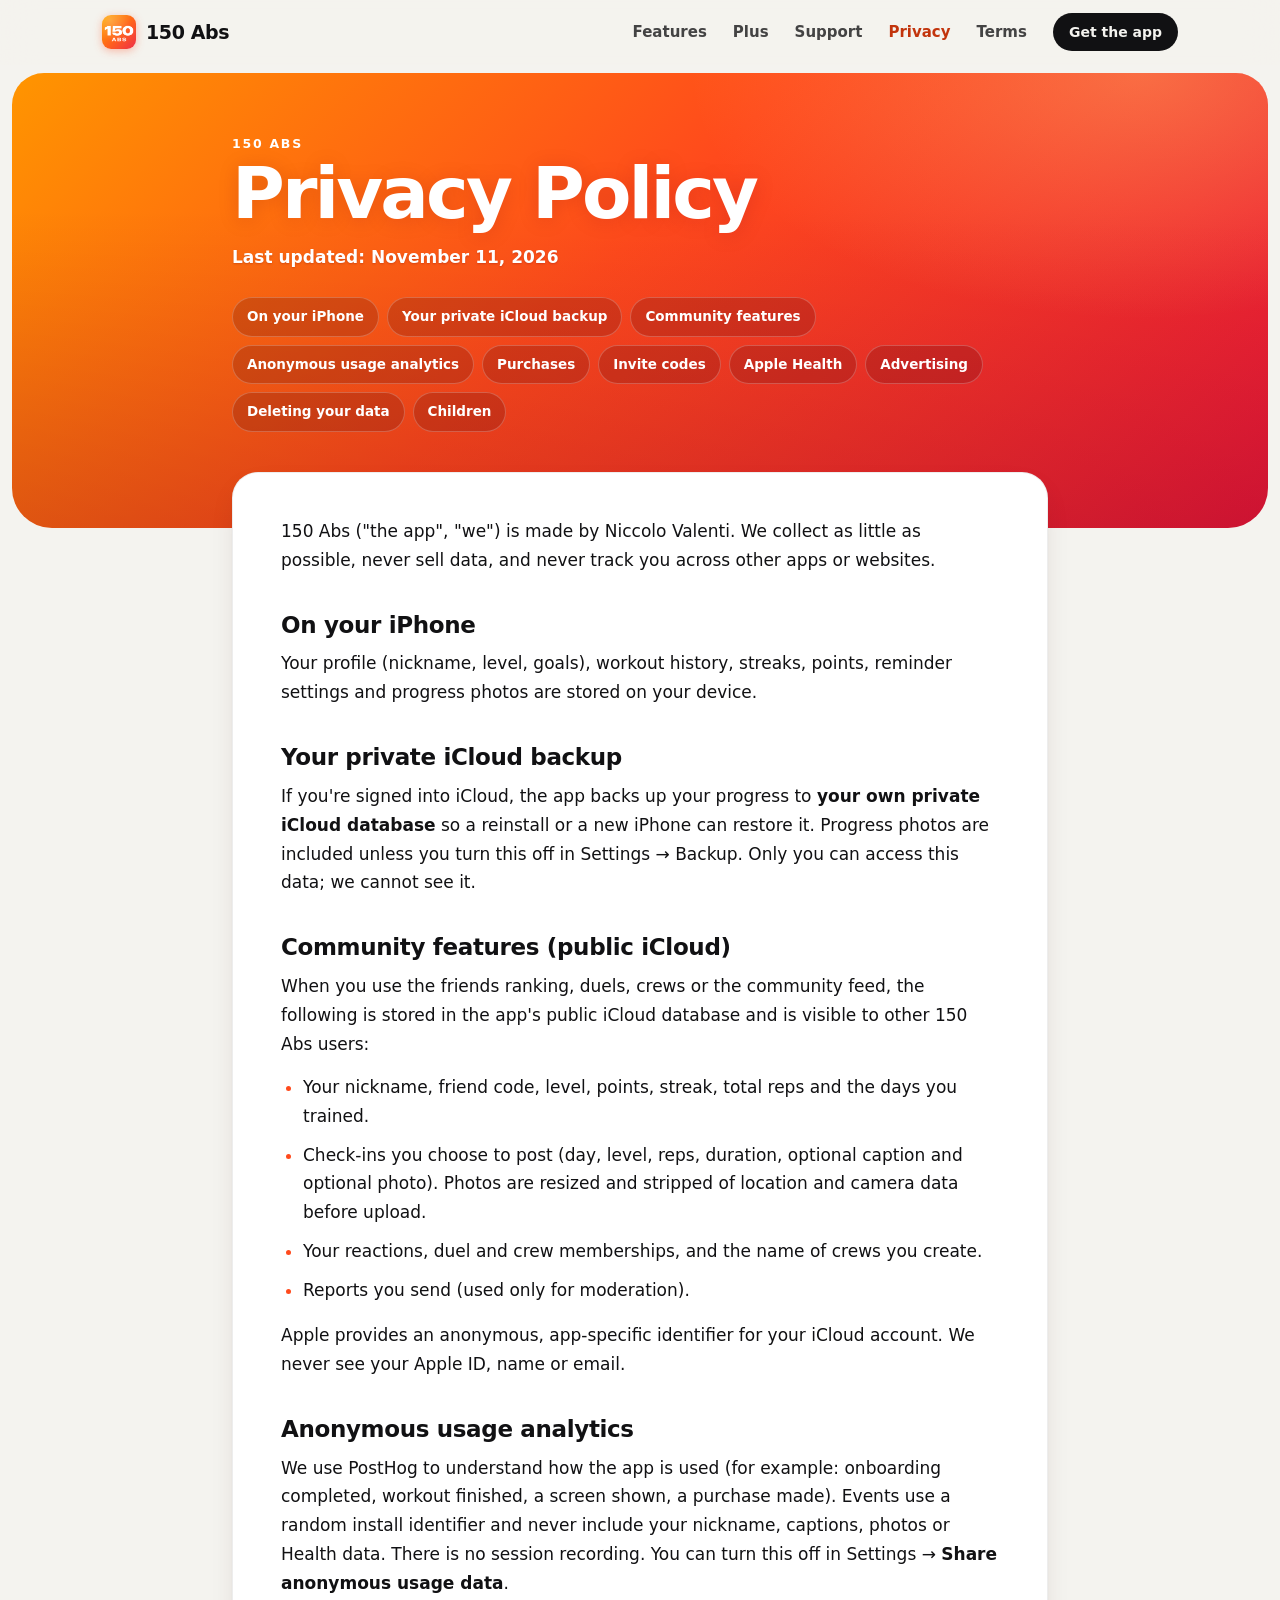
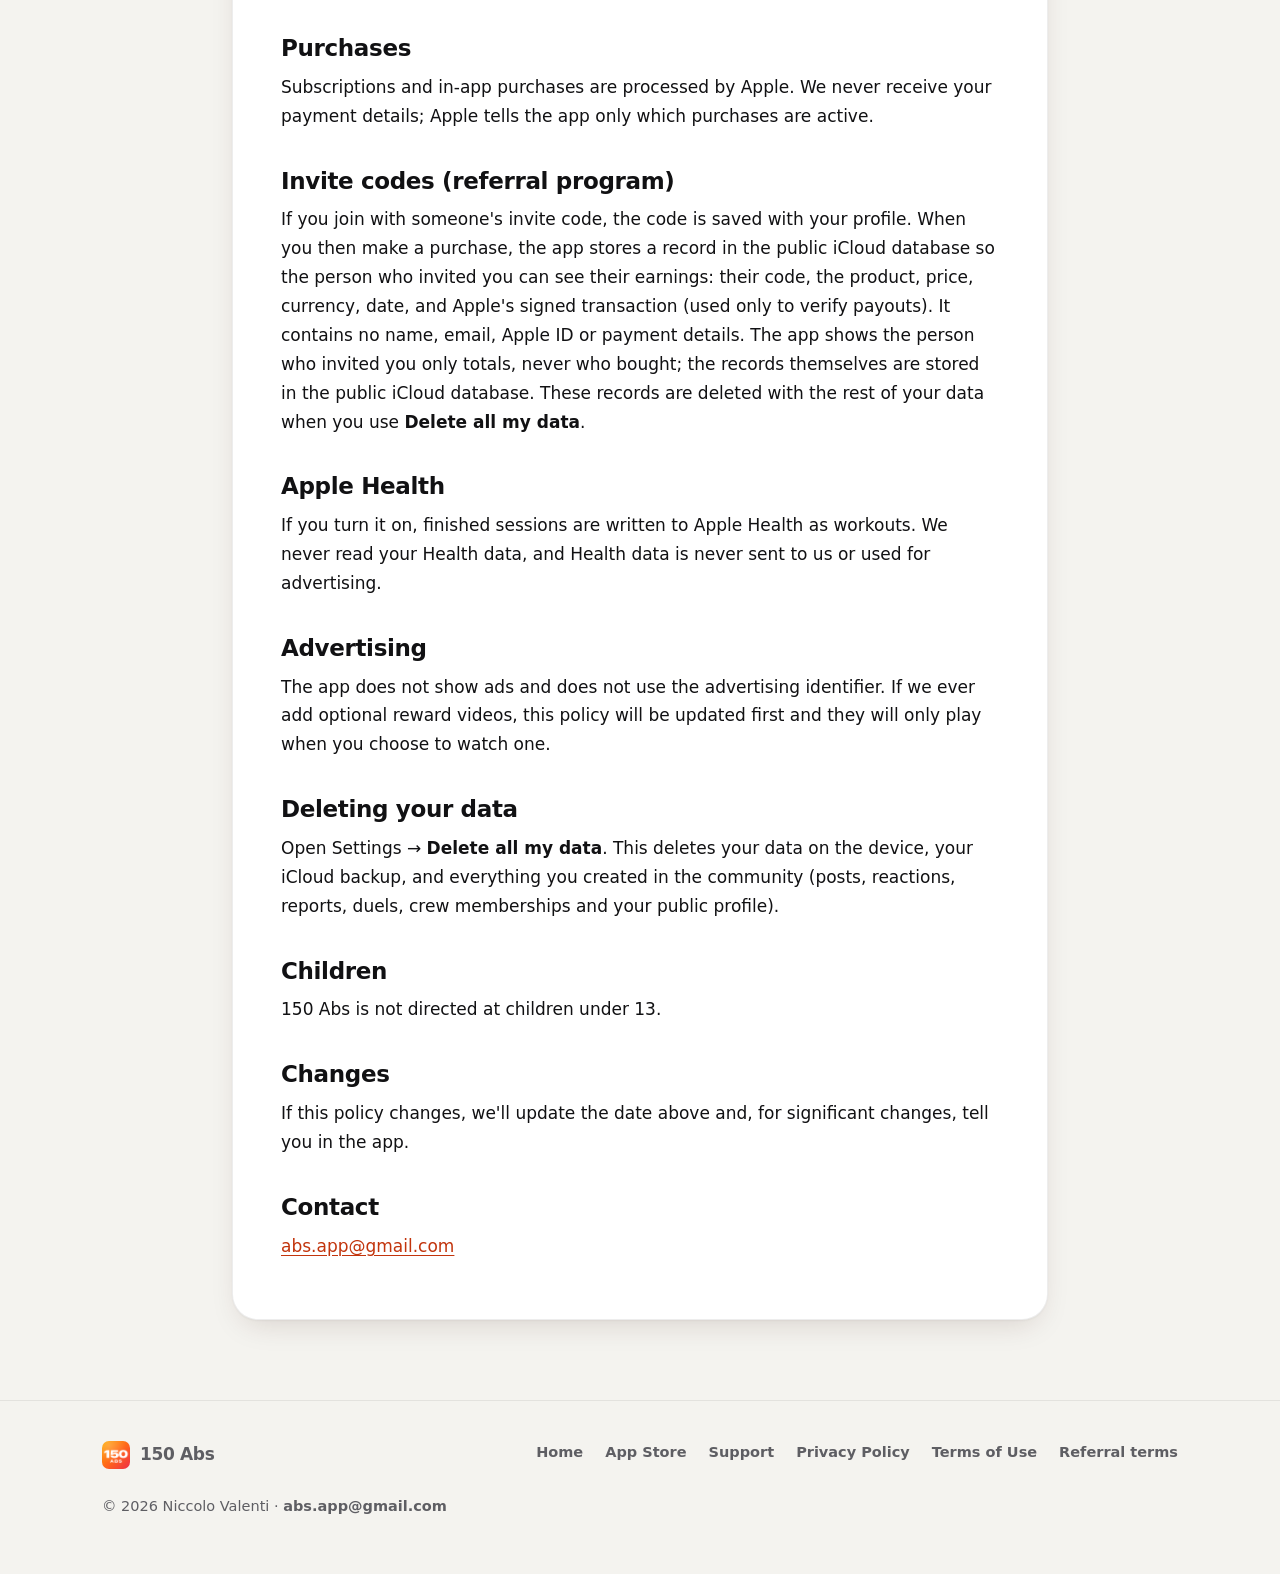
==== commit 50e85fd4: "Terms: free Plus weeks, 18+ payouts, Apple not a sponsor; privacy wording for referral records Co-Au" ====
--- a/privacy.html
+++ b/privacy.html
@@ -33,7 +33,7 @@
     <div class="wrap">
       <span class="eyebrow">150 Abs</span>
       <h1>Privacy Policy</h1>
-      <p class="date">Last updated: November 10, 2026</p>
+      <p class="date">Last updated: November 11, 2026</p>
       <nav class="doc-nav" aria-label="On this page"><a href="#on-your-iphone">On your iPhone</a><a href="#your-private-icloud-backup">Your private iCloud backup</a><a href="#community-features-public-icloud">Community features</a><a href="#anonymous-usage-analytics">Anonymous usage analytics</a><a href="#purchases">Purchases</a><a href="#referral">Invite codes</a><a href="#apple-health">Apple Health</a><a href="#advertising">Advertising</a><a href="#deleting-your-data">Deleting your data</a><a href="#children">Children</a></nav>
     </div>
   </div>
@@ -57,7 +57,7 @@
     <h2 id="purchases">Purchases</h2>
     <p>Subscriptions and in-app purchases are processed by Apple. We never receive your payment details; Apple tells the app only which purchases are active.</p>
     <h2 id="referral">Invite codes (referral program)</h2>
-    <p>If you join with someone's invite code, the code is saved with your profile. When you then make a purchase, the app stores a record in the public iCloud database so the person who invited you can see their earnings: their code, the product, price, currency, date, and Apple's signed transaction (used only to verify payouts). It contains no name, email, Apple ID or payment details. The person who invited you sees only totals, never who bought. These records are deleted with the rest of your data when you use <b>Delete all my data</b>.</p>
+    <p>If you join with someone's invite code, the code is saved with your profile. When you then make a purchase, the app stores a record in the public iCloud database so the person who invited you can see their earnings: their code, the product, price, currency, date, and Apple's signed transaction (used only to verify payouts). It contains no name, email, Apple ID or payment details. The app shows the person who invited you only totals, never who bought; the records themselves are stored in the public iCloud database. These records are deleted with the rest of your data when you use <b>Delete all my data</b>.</p>
     <h2 id="apple-health">Apple Health</h2>
     <p>If you turn it on, finished sessions are written to Apple Health as workouts. We never read your Health data, and Health data is never sent to us or used for advertising.</p>
     <h2 id="advertising">Advertising</h2>
